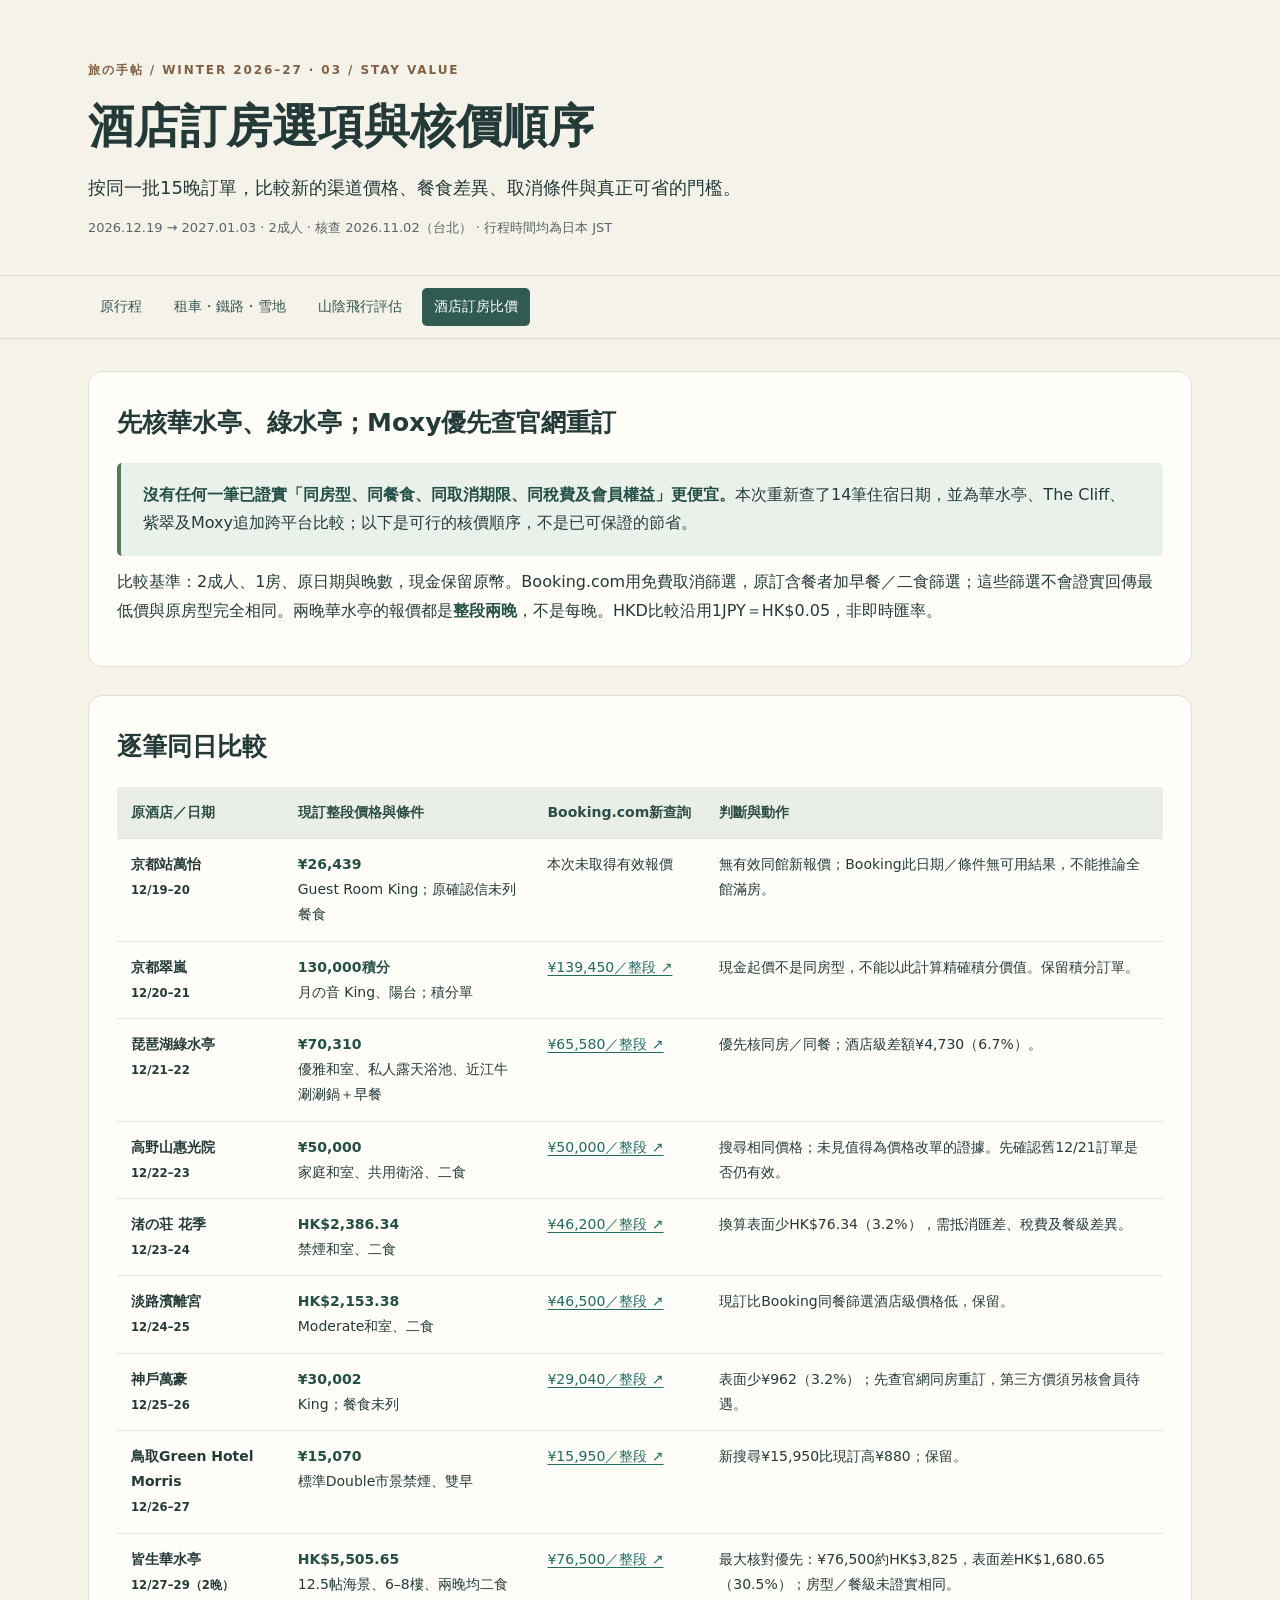
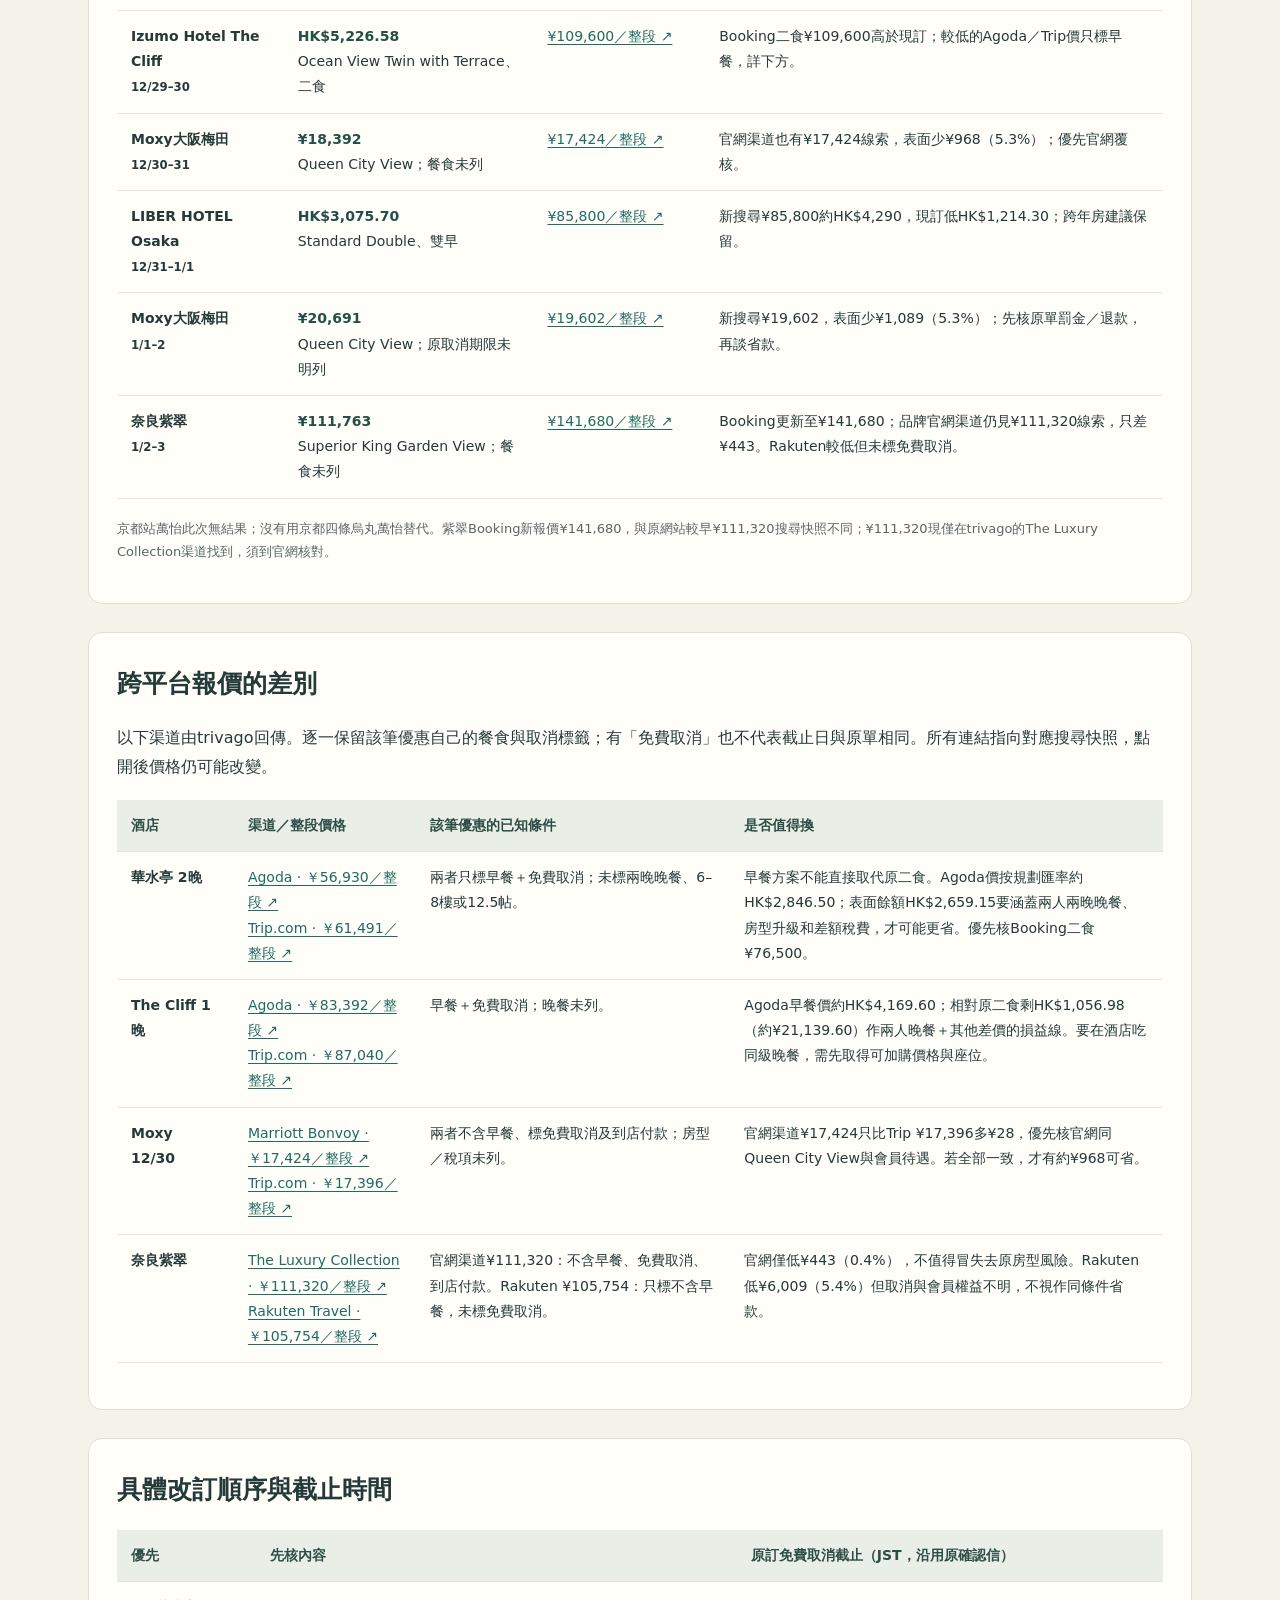
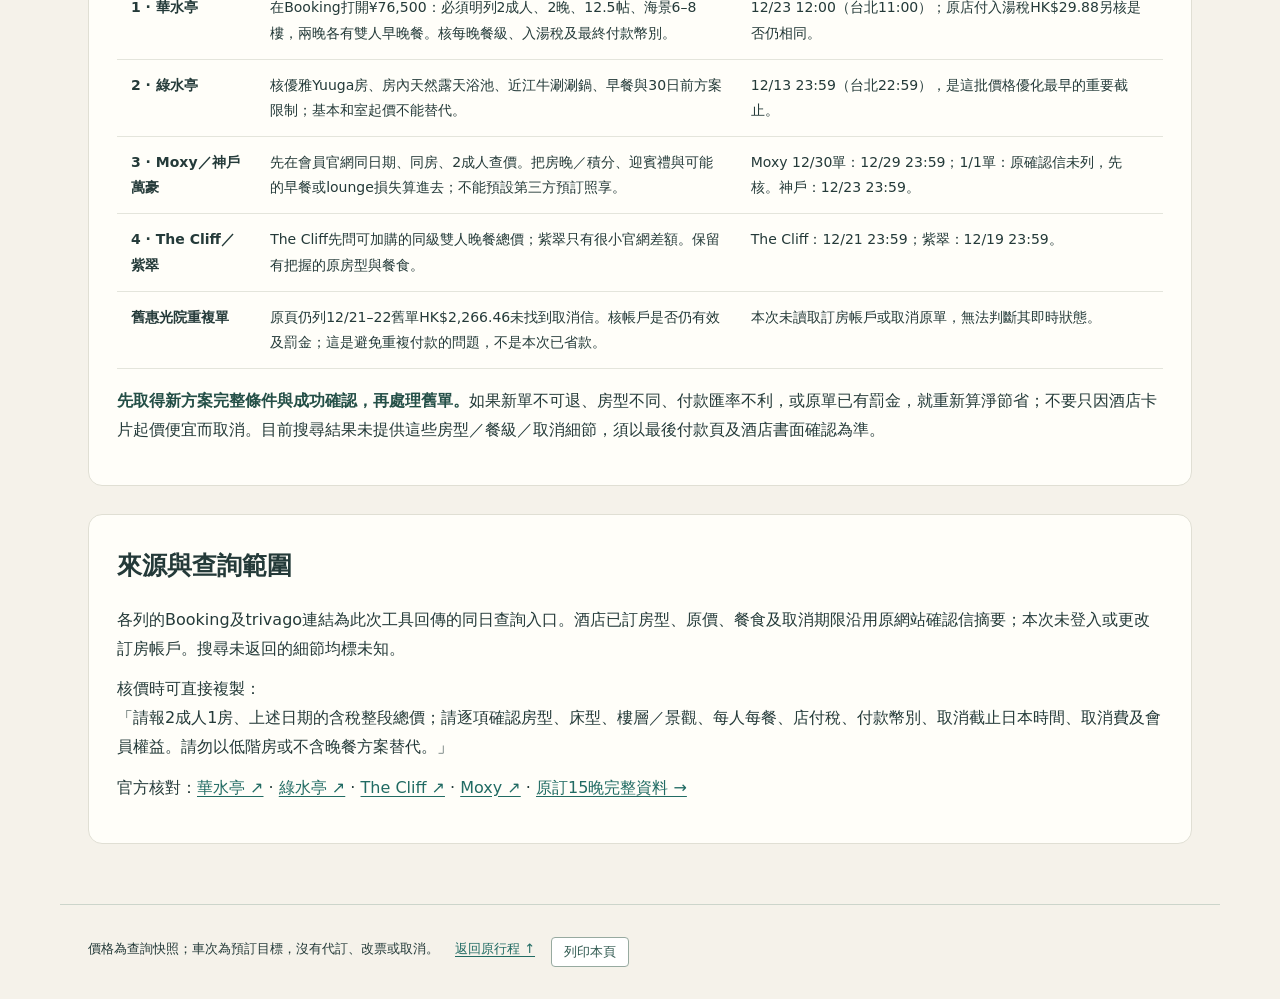
==== osaka-setouchi-winter-2026/hotel-options.html @ 793de6b9 "Add winter transport details, Sanin flight comparison and hotel options" ====
<!doctype html><html lang="zh-Hant"><head><meta charset="utf-8"><meta name="viewport" content="width=device-width,initial-scale=1"><title>酒店訂房選項與核價順序｜關西・山陰冬旅</title><meta name="description" content="按同一批15晚訂單，比較新的渠道價格、餐食差異、取消條件與真正可省的門檻。"><link rel="stylesheet" href="supplements.css"></head><body><a class="skip" href="#content">跳至內容</a><header><div class="eyebrow">旅の手帖 / WINTER 2026–27 · 03 / STAY VALUE</div><h1>酒店訂房選項與核價順序</h1><p class="lead">按同一批15晚訂單，比較新的渠道價格、餐食差異、取消條件與真正可省的門檻。</p><p class="meta">2026.12.19 → 2027.01.03 · 2成人 · 核查 2026.11.02（台北） · 行程時間均為日本 JST</p></header><nav aria-label="行程頁面"><a href="index.html">原行程</a><a href="transport.html">租車・鐵路・雪地</a><a href="sanin-flights.html">山陰飛行評估</a><a href="hotel-options.html" aria-current="page">酒店訂房比價</a></nav><main id="content"><section id="priorities"><h2>先核華水亭、綠水亭；Moxy優先查官網重訂</h2><p class="callout"><strong>沒有任何一筆已證實「同房型、同餐食、同取消期限、同稅費及會員權益」更便宜。</strong>本次重新查了14筆住宿日期，並為華水亭、The Cliff、紫翠及Moxy追加跨平台比較；以下是可行的核價順序，不是已可保證的節省。</p><p class="">比較基準：2成人、1房、原日期與晚數，現金保留原幣。Booking.com用免費取消篩選，原訂含餐者加早餐／二食篩選；這些篩選不會證實回傳最低價與原房型完全相同。兩晚華水亭的報價都是<strong>整段兩晚</strong>，不是每晚。HKD比較沿用1JPY＝HK$0.05，非即時匯率。</p></section><section id="all-stays"><h2>逐筆同日比較</h2><div class="table-scroll"><table><thead><tr><th scope="col">原酒店／日期</th><th scope="col">現訂整段價格與條件</th><th scope="col">Booking.com新查詢</th><th scope="col">判斷與動作</th></tr></thead><tbody><tr><td>京都站萬怡<br><small>12/19–20</small></td><td><strong>¥26,439</strong><br>Guest Room King；原確認信未列餐食</td><td>本次未取得有效報價</td><td>無有效同館新報價；Booking此日期／條件無可用結果，不能推論全館滿房。</td></tr><tr><td>京都翠嵐<br><small>12/20–21</small></td><td><strong>130,000積分</strong><br>月の音 King、陽台；積分單</td><td><a href="https://www.booking.com/hotel/jp/suiran-luxury-collection-kyoto.html?aid=2438770&amp;checkin=2026-12-20&amp;checkout=2026-12-21&amp;no_rooms=1&amp;group_adults=2&amp;selected_currency=JPY" target="_blank" rel="noopener noreferrer">¥139,450／整段 ↗</a></td><td>現金起價不是同房型，不能以此計算精確積分價值。保留積分訂單。</td></tr><tr><td>琵琶湖綠水亭<br><small>12/21–22</small></td><td><strong>¥70,310</strong><br>優雅和室、私人露天浴池、近江牛涮涮鍋＋早餐</td><td><a href="https://www.booking.com/hotel/jp/biwako-ryokusitei.html?aid=2438770&amp;checkin=2026-12-21&amp;checkout=2026-12-22&amp;no_rooms=1&amp;group_adults=2&amp;selected_currency=JPY" target="_blank" rel="noopener noreferrer">¥65,580／整段 ↗</a></td><td>優先核同房／同餐；酒店級差額¥4,730（6.7%）。</td></tr><tr><td>高野山惠光院<br><small>12/22–23</small></td><td><strong>¥50,000</strong><br>家庭和室、共用衛浴、二食</td><td><a href="https://www.booking.com/hotel/jp/shukubo-ekoin.html?aid=2438770&amp;checkin=2026-12-22&amp;checkout=2026-12-23&amp;no_rooms=1&amp;group_adults=2&amp;selected_currency=JPY" target="_blank" rel="noopener noreferrer">¥50,000／整段 ↗</a></td><td>搜尋相同價格；未見值得為價格改單的證據。先確認舊12/21訂單是否仍有效。</td></tr><tr><td>渚の荘 花季<br><small>12/23–24</small></td><td><strong>HK$2,386.34</strong><br>禁煙和室、二食</td><td><a href="https://www.booking.com/hotel/jp/nagisa-no-so-hanagoyomi.html?aid=2438770&amp;checkin=2026-12-23&amp;checkout=2026-12-24&amp;no_rooms=1&amp;group_adults=2&amp;selected_currency=JPY" target="_blank" rel="noopener noreferrer">¥46,200／整段 ↗</a></td><td>換算表面少HK$76.34（3.2%），需抵消匯差、稅費及餐級差異。</td></tr><tr><td>淡路濱離宮<br><small>12/24–25</small></td><td><strong>HK$2,153.38</strong><br>Moderate和室、二食</td><td><a href="https://www.booking.com/hotel/jp/awaji-hamarikyu.html?aid=2438770&amp;checkin=2026-12-24&amp;checkout=2026-12-25&amp;no_rooms=1&amp;group_adults=2&amp;selected_currency=JPY" target="_blank" rel="noopener noreferrer">¥46,500／整段 ↗</a></td><td>現訂比Booking同餐篩選酒店級價格低，保留。</td></tr><tr><td>神戶萬豪<br><small>12/25–26</small></td><td><strong>¥30,002</strong><br>King；餐食未列</td><td><a href="https://www.booking.com/hotel/jp/crown-palace-kobe.html?aid=2438770&amp;checkin=2026-12-25&amp;checkout=2026-12-26&amp;no_rooms=1&amp;group_adults=2&amp;selected_currency=JPY" target="_blank" rel="noopener noreferrer">¥29,040／整段 ↗</a></td><td>表面少¥962（3.2%）；先查官網同房重訂，第三方價須另核會員待遇。</td></tr><tr><td>鳥取Green Hotel Morris<br><small>12/26–27</small></td><td><strong>¥15,070</strong><br>標準Double市景禁煙、雙早</td><td><a href="https://www.booking.com/hotel/jp/niao-qu-gurinhoterumorisu.html?aid=2438770&amp;checkin=2026-12-26&amp;checkout=2026-12-27&amp;no_rooms=1&amp;group_adults=2&amp;selected_currency=JPY" target="_blank" rel="noopener noreferrer">¥15,950／整段 ↗</a></td><td>新搜尋¥15,950比現訂高¥880；保留。</td></tr><tr><td>皆生華水亭<br><small>12/27–29（2晚）</small></td><td><strong>HK$5,505.65</strong><br>12.5帖海景、6–8樓、兩晚均二食</td><td><a href="https://www.booking.com/hotel/jp/kasuitei.html?aid=2438770&amp;checkin=2026-12-27&amp;checkout=2026-12-29&amp;no_rooms=1&amp;group_adults=2&amp;selected_currency=JPY" target="_blank" rel="noopener noreferrer">¥76,500／整段 ↗</a></td><td>最大核對優先：¥76,500約HK$3,825，表面差HK$1,680.65（30.5%）；房型／餐級未證實相同。</td></tr><tr><td>Izumo Hotel The Cliff<br><small>12/29–30</small></td><td><strong>HK$5,226.58</strong><br>Ocean View Twin with Terrace、二食</td><td><a href="https://www.booking.com/hotel/jp/the-cliff.html?aid=2438770&amp;checkin=2026-12-29&amp;checkout=2026-12-30&amp;no_rooms=1&amp;group_adults=2&amp;selected_currency=JPY" target="_blank" rel="noopener noreferrer">¥109,600／整段 ↗</a></td><td>Booking二食¥109,600高於現訂；較低的Agoda／Trip價只標早餐，詳下方。</td></tr><tr><td>Moxy大阪梅田<br><small>12/30–31</small></td><td><strong>¥18,392</strong><br>Queen City View；餐食未列</td><td><a href="https://www.booking.com/hotel/jp/moxy-osaka-shin-umeda.html?aid=2438770&amp;checkin=2026-12-30&amp;checkout=2026-12-31&amp;no_rooms=1&amp;group_adults=2&amp;selected_currency=JPY" target="_blank" rel="noopener noreferrer">¥17,424／整段 ↗</a></td><td>官網渠道也有¥17,424線索，表面少¥968（5.3%）；優先官網覆核。</td></tr><tr><td>LIBER HOTEL Osaka<br><small>12/31–1/1</small></td><td><strong>HK$3,075.70</strong><br>Standard Double、雙早</td><td><a href="https://www.booking.com/hotel/jp/riberuhoteru-atuto-yunibasarusutazioziyapantm.html?aid=2438770&amp;checkin=2026-12-31&amp;checkout=2027-01-01&amp;no_rooms=1&amp;group_adults=2&amp;selected_currency=JPY" target="_blank" rel="noopener noreferrer">¥85,800／整段 ↗</a></td><td>新搜尋¥85,800約HK$4,290，現訂低HK$1,214.30；跨年房建議保留。</td></tr><tr><td>Moxy大阪梅田<br><small>1/1–2</small></td><td><strong>¥20,691</strong><br>Queen City View；原取消期限未明列</td><td><a href="https://www.booking.com/hotel/jp/moxy-osaka-shin-umeda.html?aid=2438770&amp;checkin=2027-01-01&amp;checkout=2027-01-02&amp;no_rooms=1&amp;group_adults=2&amp;selected_currency=JPY" target="_blank" rel="noopener noreferrer">¥19,602／整段 ↗</a></td><td>新搜尋¥19,602，表面少¥1,089（5.3%）；先核原單罰金／退款，再談省款。</td></tr><tr><td>奈良紫翠<br><small>1/2–3</small></td><td><strong>¥111,763</strong><br>Superior King Garden View；餐食未列</td><td><a href="https://www.booking.com/hotel/jp/shisui-a-luxury-collection.html?aid=2438770&amp;checkin=2027-01-02&amp;checkout=2027-01-03&amp;no_rooms=1&amp;group_adults=2&amp;selected_currency=JPY" target="_blank" rel="noopener noreferrer">¥141,680／整段 ↗</a></td><td>Booking更新至¥141,680；品牌官網渠道仍見¥111,320線索，只差¥443。Rakuten較低但未標免費取消。</td></tr></tbody></table></div><p class="small">京都站萬怡此次無結果；沒有用京都四條烏丸萬怡替代。紫翠Booking新報價¥141,680，與原網站較早¥111,320搜尋快照不同；¥111,320現僅在trivago的The Luxury Collection渠道找到，須到官網核對。</p></section><section id="channels"><h2>跨平台報價的差別</h2><p class="">以下渠道由trivago回傳。逐一保留該筆優惠自己的餐食與取消標籤；有「免費取消」也不代表截止日與原單相同。所有連結指向對應搜尋快照，點開後價格仍可能改變。</p><div class="table-scroll"><table><thead><tr><th scope="col">酒店</th><th scope="col">渠道／整段價格</th><th scope="col">該筆優惠的已知條件</th><th scope="col">是否值得換</th></tr></thead><tbody><tr><td>華水亭 2晚</td><td><a href="https://www.trivago.com.tw/zh-Hant-TW/lm/日式旅館-kasuitei-米子?cip=234716015&amp;currencyCode=JPY&amp;search=100-3179689%3B411-2%3B412-1%3B500-3473920%3Bdr-20261227-20261229%3Bdrs-40%3Brc-1-2&amp;cds=hGZTPvmzklwwC1t5ofczbw0ZbShiSCbUYHI2vSoFJHLZRaSmedNhb4Uby43racQVgA4i%2BWLMciwhTMHuNor5%2F1UELGRpHBwQOOTn1dlMfShEywfbLy5F2ROC6ar9VEAmfBZGf%2Fq1SJHplnZN1Sy87qz%2FxCXbc3jLyhIbQ6R35rPuo0qLKudOX4VyZP4GLMPWpg%3D%3D&amp;cdsOrigin=DEAL_ON_DEALFINDER" target="_blank" rel="noopener noreferrer">Agoda · ￥56,930／整段 ↗</a><br><a href="https://www.trivago.com.tw/zh-Hant-TW/lm/日式旅館-kasuitei-米子?cip=234716015&amp;currencyCode=JPY&amp;search=100-3179689%3B411-2%3B412-1%3B500-3473920%3Bdr-20261227-20261229%3Bdrs-40%3Brc-1-2&amp;cds=g5%2FPa9YcWbupNyXxVs4Y4QH4g7B%2FPI0CqTTSjECZvjDzHXfvMOCdzD5CmhShJ0uGip5NLNOuq%2FUFm3NBANC0f9MF05H2X3eP6S1J1YMyhiub47Aum9CBP17rk01HN2%2FuM%2F3%2FJveuLc8lH3fbCEKh38PpN1su1gJMB6sm4JvDHVgMa8rk%2Bqqs5CS0RrxjvEWL0JLN&amp;cdsOrigin=DEAL_ON_DEALFINDER" target="_blank" rel="noopener noreferrer">Trip.com · ￥61,491／整段 ↗</a></td><td>兩者只標早餐＋免費取消；未標兩晚晚餐、6–8樓或12.5帖。</td><td>早餐方案不能直接取代原二食。Agoda價按規劃匯率約HK$2,846.50；表面餘額HK$2,659.15要涵蓋兩人兩晚晚餐、房型升級和差額稅費，才可能更省。優先核Booking二食¥76,500。</td></tr><tr><td>The Cliff 1晚</td><td><a href="https://www.trivago.com.tw/zh-Hant-TW/lm/飯店-izumo-hotel-the-cliff-出雲?cip=234716015&amp;currencyCode=JPY&amp;search=100-33300160%3Bdr-20261229-20261230%3Bdrs-40%3Brc-1-2&amp;cds=Lh7dEjfNcmjbn9Pr8uluegsB%2B8eTpmOqXBTDuntGA%2B%2Fasp0QjlRX3sUV%2Fi6O2PTJk%2BKdCF4Efwmi6xTuMnKxZwYRjEvi5CELeLhty1geop6lEnjuc%2F%2BrccahTumpt3zKuyyduyGPJfuw6I78KUdWaIhgQ257VveeQ%2FeUg7SlKQ16jB3kvRqv51nEFUcb0CYh3FA%3D&amp;cdsOrigin=DEAL_ON_DEALFINDER" target="_blank" rel="noopener noreferrer">Agoda · ￥83,392／整段 ↗</a><br><a href="https://www.trivago.com.tw/zh-Hant-TW/lm/飯店-izumo-hotel-the-cliff-出雲?cip=234716015&amp;currencyCode=JPY&amp;search=100-33300160%3Bdr-20261229-20261230%3Bdrs-40%3Brc-1-2&amp;cds=%2FoaNmWi4cVW%2F%2F3S1fZIjgnfuNmFUDtmtKU%2BhvD0E8IBEr8KejnYpqQpsRykr3KPP1X0nbQ%2FJn3i%2FgXjlV0HKcAs2WgaWbtsKl%2F%2BITv4cLGVSX2wvBbv0o2ylHcl2yiFuJ6eeCIxeYAV3UHKTxzhbZvUSHiYqQscWX0MCKT46eT%2FmR7eCZgzn1uRobBzT5NXMYyo%3D&amp;cdsOrigin=DEAL_ON_DEALFINDER" target="_blank" rel="noopener noreferrer">Trip.com · ￥87,040／整段 ↗</a></td><td>早餐＋免費取消；晚餐未列。</td><td>Agoda早餐價約HK$4,169.60；相對原二食剩HK$1,056.98（約¥21,139.60）作兩人晚餐＋其他差價的損益線。要在酒店吃同級晚餐，需先取得可加購價格與座位。</td></tr><tr><td>Moxy 12/30</td><td><a href="https://www.trivago.com.tw/zh-Hant-TW/lm/飯店-moxy-osaka-umeda-大阪?cip=234716015&amp;currencyCode=JPY&amp;search=100-22894378%3Bdr-20261230-20261231%3Bdrs-40%3Brc-1-2&amp;cds=V%2FeclHyus%2F6L8W1GzzpLJIY3Z8RRAhSP3k8rGvI96R%2FNoapAjFLWHzXcNEPCzaE%2FyLj4mmdB03KNX6eXEDZLirzKbFOL%2FrJee2NNWmrwIxKYS6FnnOvet3LnZsk7FDN7ZjaUUMESdWeXiz3z6vUcOqhpAQoCS6EuOV7z%2Ffn2rfp6UZSxZRZVGJMmDup2xEJvjEM%3D&amp;cdsOrigin=DEAL_ON_DEALFINDER" target="_blank" rel="noopener noreferrer">Marriott Bonvoy · ￥17,424／整段 ↗</a><br><a href="https://www.trivago.com.tw/zh-Hant-TW/lm/飯店-moxy-osaka-umeda-大阪?cip=234716015&amp;currencyCode=JPY&amp;search=100-22894378%3Bdr-20261230-20261231%3Bdrs-40%3Brc-1-2&amp;cds=84SbwEsbZHKfIYjg62CwYhiJ%2BieLQ3LAZ%2B6pxfNlGsYV2Sy6ipQwLy2TY9dOsjIMdD79rAz5IhEY%2BFZuOaj6HWLzFN5%2BBS78sXR5o%2FkqDKpHC1kwFrMWOKiFrGGf5K%2BHpBUVc2KEvaDpk2xE%2F%2BhclPZ1kSc45PnUGul0sQ8sLI7xVfMFO92nrGDQ5P0YLX6y7EA%3D&amp;cdsOrigin=DEAL_ON_DEALFINDER" target="_blank" rel="noopener noreferrer">Trip.com · ￥17,396／整段 ↗</a></td><td>兩者不含早餐、標免費取消及到店付款；房型／稅項未列。</td><td>官網渠道¥17,424只比Trip ¥17,396多¥28，優先核官網同Queen City View與會員待遇。若全部一致，才有約¥968可省。</td></tr><tr><td>奈良紫翠</td><td><a href="https://www.trivago.com.tw/zh-Hant-TW/lm/飯店-shisui-a-luxury-collection-hotel-nara-奈良?cip=234716015&amp;currencyCode=JPY&amp;search=100-33695638%3Bdr-20270102-20270103%3Bdrs-40%3Brc-1-2&amp;cds=%2BHTtpuk%2FMcN3f6ZExY04KGTY0pgdGlRAtXyVfR4mSwEdD%2FxheRK%2BZQ1gcdAEV%2BBgdgW8FTBbmCsna9Ftf9xOIVDbwrdNp0Q6yp1ieQp0uGmfmSY5FV4KMBcAoKAoE6TzZmZbQTmg6%2BsQJ63UHiYCSCJyp4hV%2FuxWWkSAgm87NwWnZUc4EKmkCYlq%2B3r%2Bak6%2BLT6M&amp;cdsOrigin=DEAL_ON_DEALFINDER" target="_blank" rel="noopener noreferrer">The Luxury Collection · ￥111,320／整段 ↗</a><br><a href="https://www.trivago.com.tw/zh-Hant-TW/lm/飯店-shisui-a-luxury-collection-hotel-nara-奈良?cip=234716015&amp;currencyCode=JPY&amp;search=100-33695638%3Bdr-20270102-20270103%3Bdrs-40%3Brc-1-2&amp;cds=hPj0RGfMI7tv3RyvNSStfzNQBBANnvE2N1dGFS9FlyJIyR80AQZRle9ifeBwm4FwdDSN2qeTo9iQizjOHV5NyFhcHXJEIBsZSbJDHXn7fc33%2BNGptg%2FHCZ6Xqzk%2FwyxDNb84MS6SiHrF356rsVNbe0YEeDkJd160x8rrzX7KYdMjOmVFmjCLwGTI&amp;cdsOrigin=DEAL_ON_DEALFINDER" target="_blank" rel="noopener noreferrer">Rakuten Travel · ￥105,754／整段 ↗</a></td><td>官網渠道¥111,320：不含早餐、免費取消、到店付款。Rakuten ¥105,754：只標不含早餐，未標免費取消。</td><td>官網僅低¥443（0.4%），不值得冒失去原房型風險。Rakuten低¥6,009（5.4%）但取消與會員權益不明，不視作同條件省款。</td></tr></tbody></table></div></section><section id="book"><h2>具體改訂順序與截止時間</h2><div class="table-scroll"><table><thead><tr><th scope="col">優先</th><th scope="col">先核內容</th><th scope="col">原訂免費取消截止（JST，沿用原確認信）</th></tr></thead><tbody><tr><td>1 · 華水亭</td><td>在Booking打開¥76,500：必須明列2成人、2晚、12.5帖、海景6–8樓，兩晚各有雙人早晚餐。核每晚餐級、入湯稅及最終付款幣別。</td><td>12/23 12:00（台北11:00）；原店付入湯稅HK$29.88另核是否仍相同。</td></tr><tr><td>2 · 綠水亭</td><td>核優雅Yuuga房、房內天然露天浴池、近江牛涮涮鍋、早餐與30日前方案限制；基本和室起價不能替代。</td><td>12/13 23:59（台北22:59），是這批價格優化最早的重要截止。</td></tr><tr><td>3 · Moxy／神戶萬豪</td><td>先在會員官網同日期、同房、2成人查價。把房晚／積分、迎賓禮與可能的早餐或lounge損失算進去；不能預設第三方預訂照享。</td><td>Moxy 12/30單：12/29 23:59；1/1單：原確認信未列，先核。神戶：12/23 23:59。</td></tr><tr><td>4 · The Cliff／紫翠</td><td>The Cliff先問可加購的同級雙人晚餐總價；紫翠只有很小官網差額。保留有把握的原房型與餐食。</td><td>The Cliff：12/21 23:59；紫翠：12/19 23:59。</td></tr><tr><td>舊惠光院重複單</td><td>原頁仍列12/21–22舊單HK$2,266.46未找到取消信。核帳戶是否仍有效及罰金；這是避免重複付款的問題，不是本次已省款。</td><td>本次未讀取訂房帳戶或取消原單，無法判斷其即時狀態。</td></tr></tbody></table></div><p class=""><strong>先取得新方案完整條件與成功確認，再處理舊單。</strong>如果新單不可退、房型不同、付款匯率不利，或原單已有罰金，就重新算淨節省；不要只因酒店卡片起價便宜而取消。目前搜尋結果未提供這些房型／餐級／取消細節，須以最後付款頁及酒店書面確認為準。</p></section><section id="sources"><h2>來源與查詢範圍</h2><p class="">各列的Booking及trivago連結為此次工具回傳的同日查詢入口。酒店已訂房型、原價、餐食及取消期限沿用原網站確認信摘要；本次未登入或更改訂房帳戶。搜尋未返回的細節均標未知。</p><p class="">核價時可直接複製：<br>「請報2成人1房、上述日期的含稅整段總價；請逐項確認房型、床型、樓層／景觀、每人每餐、店付稅、付款幣別、取消截止日本時間、取消費及會員權益。請勿以低階房或不含晚餐方案替代。」</p><p class="">官方核對：<a href="https://www.kasuitei.jp/" target="_blank" rel="noopener noreferrer">華水亭 ↗</a> · <a href="https://www.ryokusuitei.com/" target="_blank" rel="noopener noreferrer">綠水亭 ↗</a> · <a href="https://hotel-the-cliff.jp/" target="_blank" rel="noopener noreferrer">The Cliff ↗</a> · <a href="https://www.marriott.com/en-us/hotels/osaoo-moxy-osaka-umeda/overview/" target="_blank" rel="noopener noreferrer">Moxy ↗</a> · <a href="index.html#overview">原訂15晚完整資料 →</a></p></section></main><footer>價格為查詢快照；車次為預訂目標，沒有代訂、改票或取消。<a href="index.html">返回原行程 ↑</a><button onclick="window.print()">列印本頁</button></footer></body></html>
---- osaka-setouchi-winter-2026/supplements.css ----
*{box-sizing:border-box}html{scroll-behavior:smooth;scroll-padding-top:90px}body{margin:0;color:#243a39;background:#f5f2ea;font:16px/1.8 system-ui,-apple-system,"Noto Sans TC",sans-serif}header,main,footer{max-width:1160px;margin:auto;padding:32px 28px}header{padding-top:60px;padding-bottom:24px}.eyebrow{font-size:12px;letter-spacing:.16em;color:#806143;font-weight:750}h1{font-family:Georgia,"Noto Serif TC",serif;font-size:clamp(28px,4vw,46px);line-height:1.35;margin:14px 0}h2{font-size:25px;margin:0 0 18px}h3{font-size:19px;margin:26px 0 10px}.lead{max-width:850px;font-size:18px}.meta,.small{font-size:13px;color:#596764}nav{display:flex;gap:8px;flex-wrap:wrap;position:sticky;top:0;z-index:5;background:#f5f2eaf5;border-block:1px solid #d9dfd5;padding:12px max(20px,calc((100vw - 1104px)/2));backdrop-filter:blur(8px)}nav a{color:#375750;text-decoration:none;padding:6px 12px;border-radius:5px;font-size:14px;white-space:nowrap}nav a[aria-current]{background:#315a51;color:white}a{color:#216b63;text-underline-offset:3px;overflow-wrap:anywhere}a:hover{color:#9a592d}a:focus-visible,button:focus-visible{outline:3px solid #b76536;outline-offset:3px}section{background:#fffef9;border:1px solid #e0dfd4;border-radius:14px;padding:28px;margin-bottom:28px;scroll-margin-top:110px}p{margin:12px 0}.callout{padding:18px 22px;background:#eaf1eb;border-left:4px solid #557b5f;border-radius:5px}.caution{padding:16px 20px;background:#fff2df;border-left:4px solid #bc7c30}.table-scroll{overflow:auto;margin:18px 0;max-width:100%}table{border-collapse:collapse;width:100%;font-size:14px;min-width:720px}th{text-align:left;background:#e9eee7;color:#2d4e46;font-weight:700;white-space:nowrap}td,th{padding:13px 14px;vertical-align:top;border-bottom:1px solid #e4e5dc}td:first-child{min-width:115px;font-weight:600}td p{margin:6px 0}strong{color:#244f47}.chips{display:flex;gap:10px;flex-wrap:wrap}.chips a{padding:7px 12px;border:1px solid #bac9be;border-radius:25px;text-decoration:none;font-size:14px}.stat-grid{display:grid;grid-template-columns:repeat(3,1fr);gap:12px}.stat{padding:20px;background:#eaf0e8;border-radius:8px}.stat b{display:block;font-size:23px}.stat span{font-size:13px}.risk-high{color:#923d30;font-weight:700}.risk-mid{color:#8d641d;font-weight:700}.risk-low{color:#426751;font-weight:700}details{margin:16px 0;padding:14px;background:#f4f5ee;border-radius:8px}summary{cursor:pointer;font-weight:700}footer{font-size:13px;border-top:1px solid #ccd5cb;display:flex;gap:16px;flex-wrap:wrap}button{border:1px solid #97aaa0;background:white;color:#315a51;border-radius:4px;padding:5px 12px;cursor:pointer}.skip{position:absolute;left:10px;top:-100px;background:white;padding:10px}.skip:focus{top:10px;z-index:20}.sources li{margin-bottom:8px}label{display:inline-block;margin:8px 16px 8px 0}input{width:110px;padding:5px;border:1px solid #97aaa0;border-radius:4px;font:inherit}.result{font-size:20px;font-weight:700}.nowrap{white-space:nowrap}@media(max-width:650px){header,main,footer{padding:24px 16px}header{padding-top:36px}nav{padding:8px 10px;gap:0}nav a{padding:7px 8px;font-size:12px}section{padding:20px 16px}.stat-grid{grid-template-columns:1fr}h2{font-size:22px}table{min-width:670px}.lead{font-size:16px}}@media print{nav,.skip,button{display:none}body{background:white;font-size:11px}header,main,footer{padding:12px 0}section{break-inside:auto;border-radius:0;padding:14px}table{min-width:0;font-size:10px}.table-scroll{overflow:visible}tr{break-inside:avoid}a{color:inherit}h1{font-size:26px}h2{font-size:18px}}
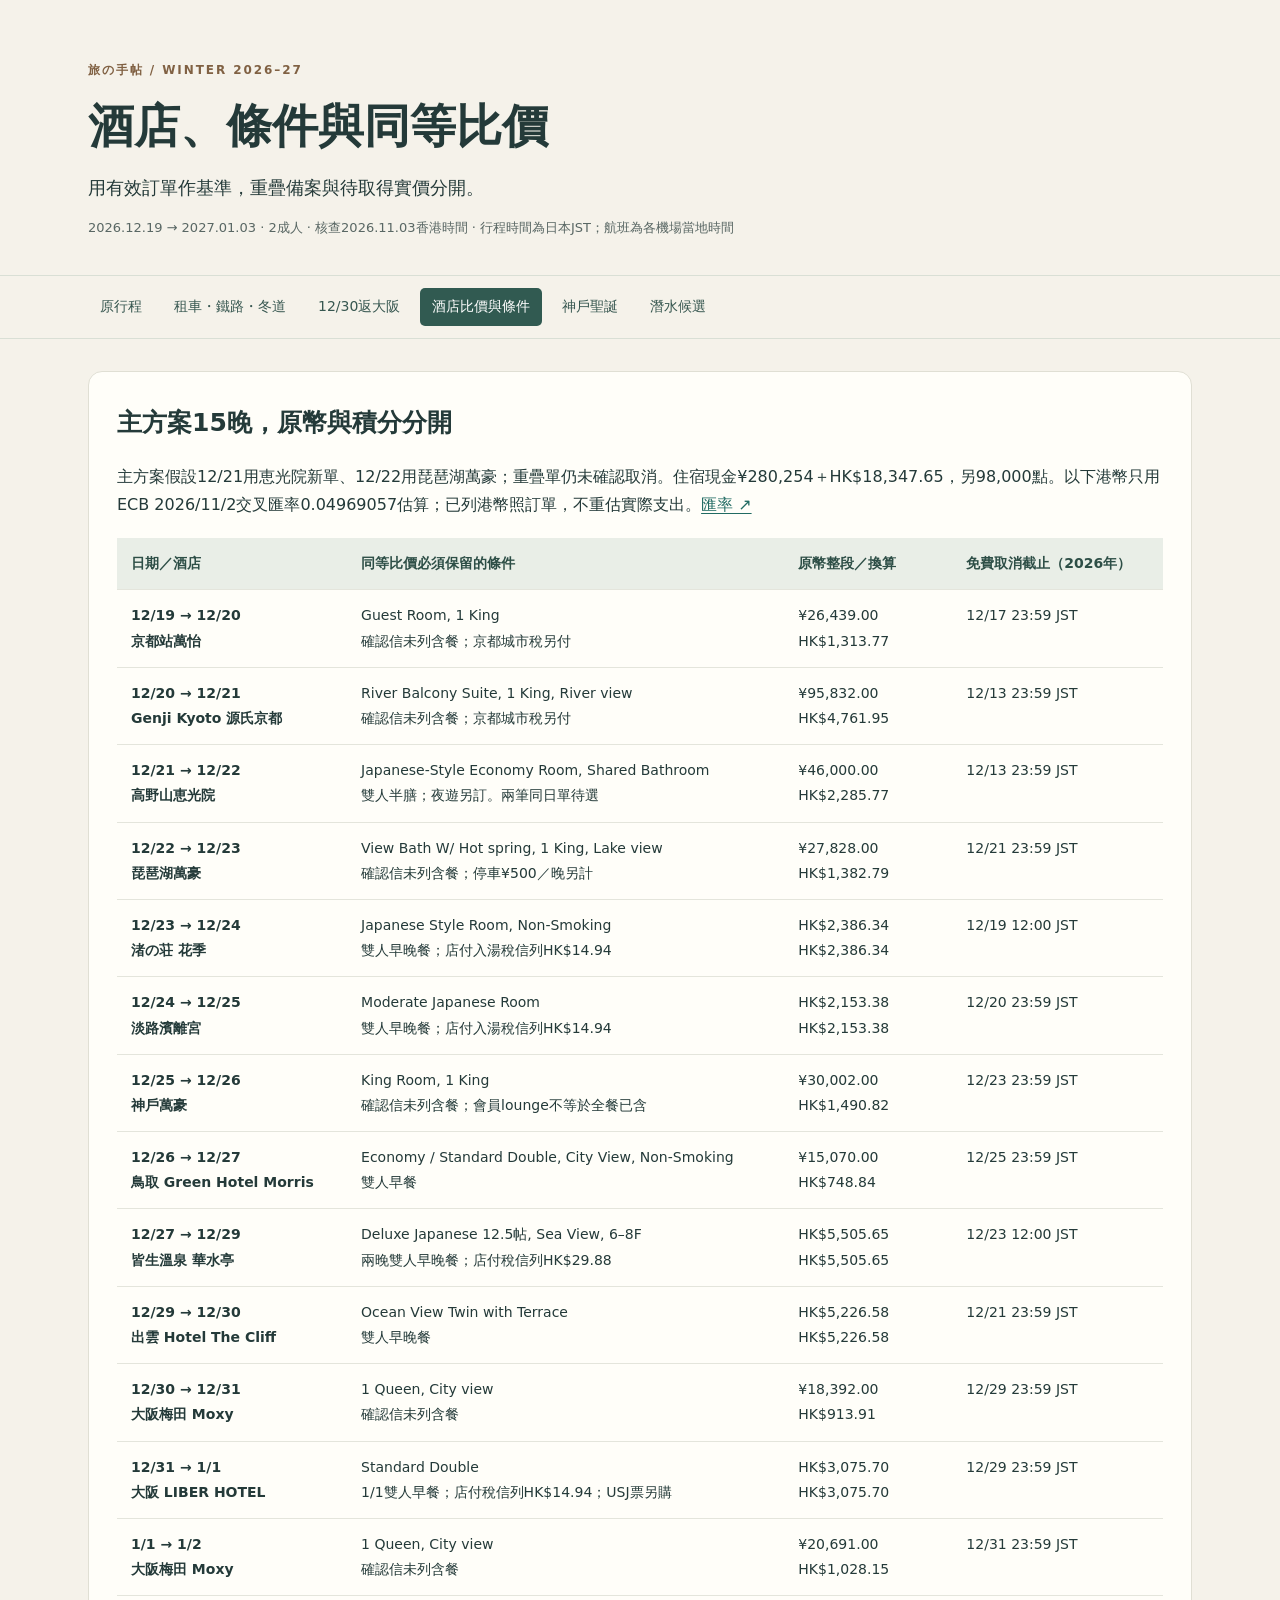
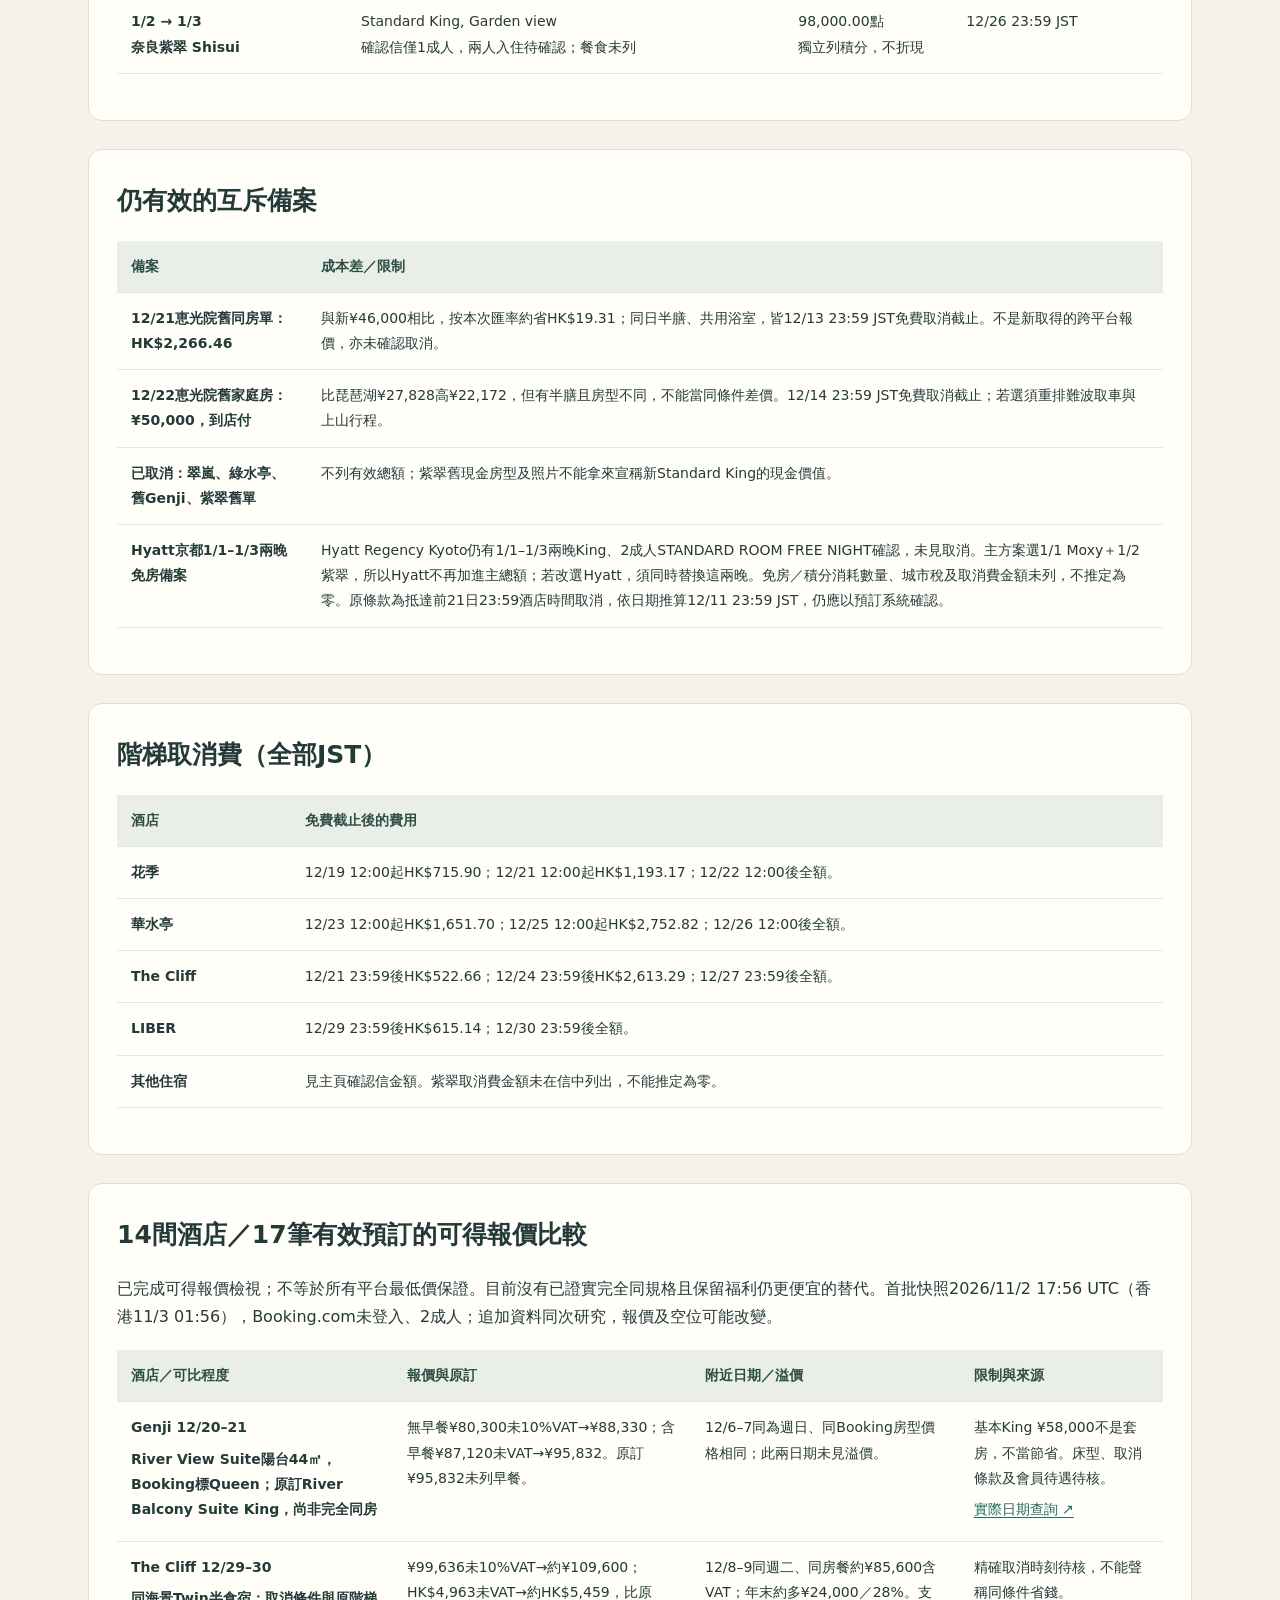
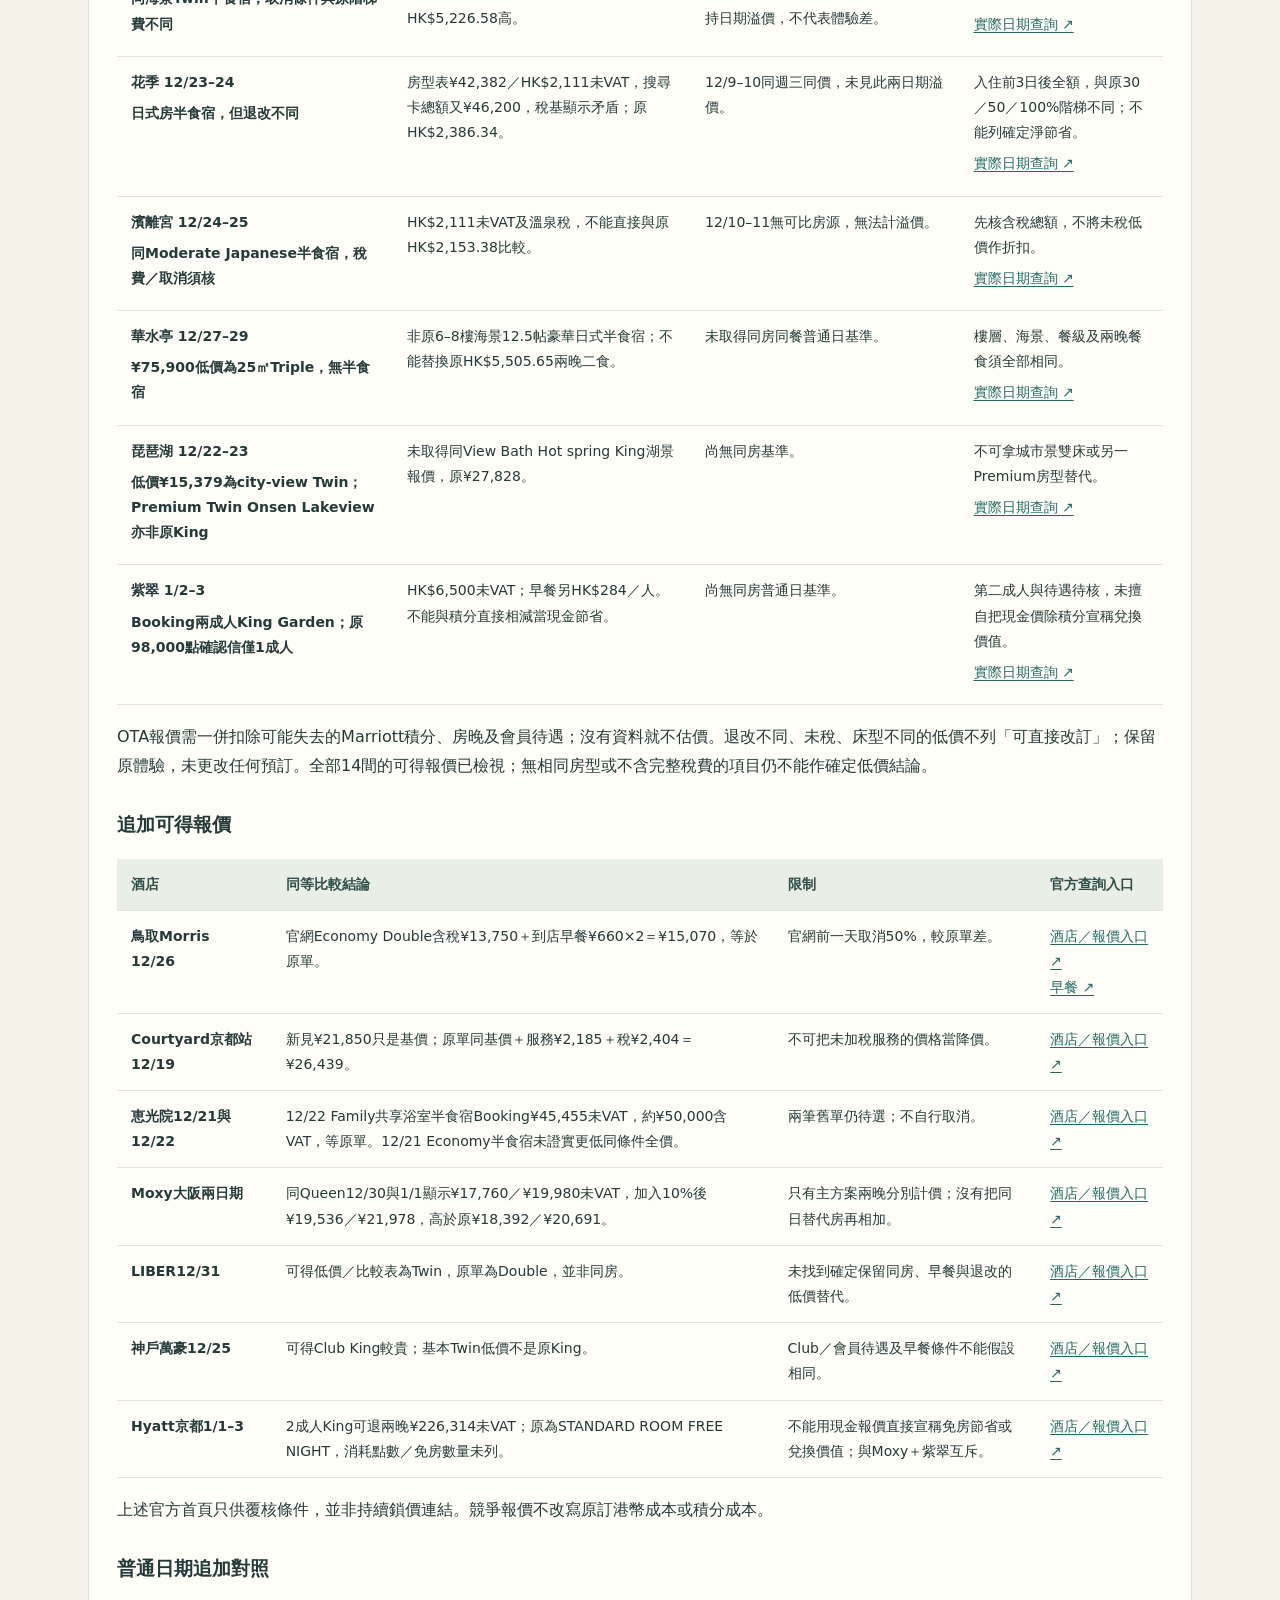
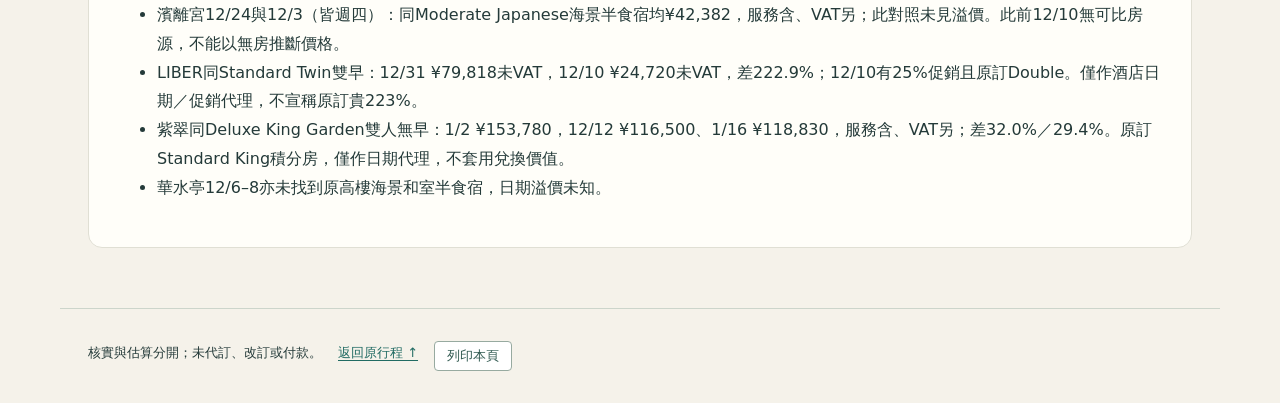
==== commit 18ef6bde: "Update winter Japan itinerary, budget, and holiday options" ====
--- a/osaka-setouchi-winter-2026/hotel-options.html
+++ b/osaka-setouchi-winter-2026/hotel-options.html
@@ -1 +1,3 @@
-<!doctype html><html lang="zh-Hant"><head><meta charset="utf-8"><meta name="viewport" content="width=device-width,initial-scale=1"><title>酒店訂房選項與核價順序｜關西・山陰冬旅</title><meta name="description" content="按同一批15晚訂單，比較新的渠道價格、餐食差異、取消條件與真正可省的門檻。"><link rel="stylesheet" href="supplements.css"></head><body><a class="skip" href="#content">跳至內容</a><header><div class="eyebrow">旅の手帖 / WINTER 2026–27 · 03 / STAY VALUE</div><h1>酒店訂房選項與核價順序</h1><p class="lead">按同一批15晚訂單，比較新的渠道價格、餐食差異、取消條件與真正可省的門檻。</p><p class="meta">2026.12.19 → 2027.01.03 · 2成人 · 核查 2026.11.02（台北） · 行程時間均為日本 JST</p></header><nav aria-label="行程頁面"><a href="index.html">原行程</a><a href="transport.html">租車・鐵路・雪地</a><a href="sanin-flights.html">山陰飛行評估</a><a href="hotel-options.html" aria-current="page">酒店訂房比價</a></nav><main id="content"><section id="priorities"><h2>先核華水亭、綠水亭；Moxy優先查官網重訂</h2><p class="callout"><strong>沒有任何一筆已證實「同房型、同餐食、同取消期限、同稅費及會員權益」更便宜。</strong>本次重新查了14筆住宿日期，並為華水亭、The Cliff、紫翠及Moxy追加跨平台比較；以下是可行的核價順序，不是已可保證的節省。</p><p class="">比較基準：2成人、1房、原日期與晚數，現金保留原幣。Booking.com用免費取消篩選，原訂含餐者加早餐／二食篩選；這些篩選不會證實回傳最低價與原房型完全相同。兩晚華水亭的報價都是<strong>整段兩晚</strong>，不是每晚。HKD比較沿用1JPY＝HK$0.05，非即時匯率。</p></section><section id="all-stays"><h2>逐筆同日比較</h2><div class="table-scroll"><table><thead><tr><th scope="col">原酒店／日期</th><th scope="col">現訂整段價格與條件</th><th scope="col">Booking.com新查詢</th><th scope="col">判斷與動作</th></tr></thead><tbody><tr><td>京都站萬怡<br><small>12/19–20</small></td><td><strong>¥26,439</strong><br>Guest Room King；原確認信未列餐食</td><td>本次未取得有效報價</td><td>無有效同館新報價；Booking此日期／條件無可用結果，不能推論全館滿房。</td></tr><tr><td>京都翠嵐<br><small>12/20–21</small></td><td><strong>130,000積分</strong><br>月の音 King、陽台；積分單</td><td><a href="https://www.booking.com/hotel/jp/suiran-luxury-collection-kyoto.html?aid=2438770&amp;checkin=2026-12-20&amp;checkout=2026-12-21&amp;no_rooms=1&amp;group_adults=2&amp;selected_currency=JPY" target="_blank" rel="noopener noreferrer">¥139,450／整段 ↗</a></td><td>現金起價不是同房型，不能以此計算精確積分價值。保留積分訂單。</td></tr><tr><td>琵琶湖綠水亭<br><small>12/21–22</small></td><td><strong>¥70,310</strong><br>優雅和室、私人露天浴池、近江牛涮涮鍋＋早餐</td><td><a href="https://www.booking.com/hotel/jp/biwako-ryokusitei.html?aid=2438770&amp;checkin=2026-12-21&amp;checkout=2026-12-22&amp;no_rooms=1&amp;group_adults=2&amp;selected_currency=JPY" target="_blank" rel="noopener noreferrer">¥65,580／整段 ↗</a></td><td>優先核同房／同餐；酒店級差額¥4,730（6.7%）。</td></tr><tr><td>高野山惠光院<br><small>12/22–23</small></td><td><strong>¥50,000</strong><br>家庭和室、共用衛浴、二食</td><td><a href="https://www.booking.com/hotel/jp/shukubo-ekoin.html?aid=2438770&amp;checkin=2026-12-22&amp;checkout=2026-12-23&amp;no_rooms=1&amp;group_adults=2&amp;selected_currency=JPY" target="_blank" rel="noopener noreferrer">¥50,000／整段 ↗</a></td><td>搜尋相同價格；未見值得為價格改單的證據。先確認舊12/21訂單是否仍有效。</td></tr><tr><td>渚の荘 花季<br><small>12/23–24</small></td><td><strong>HK$2,386.34</strong><br>禁煙和室、二食</td><td><a href="https://www.booking.com/hotel/jp/nagisa-no-so-hanagoyomi.html?aid=2438770&amp;checkin=2026-12-23&amp;checkout=2026-12-24&amp;no_rooms=1&amp;group_adults=2&amp;selected_currency=JPY" target="_blank" rel="noopener noreferrer">¥46,200／整段 ↗</a></td><td>換算表面少HK$76.34（3.2%），需抵消匯差、稅費及餐級差異。</td></tr><tr><td>淡路濱離宮<br><small>12/24–25</small></td><td><strong>HK$2,153.38</strong><br>Moderate和室、二食</td><td><a href="https://www.booking.com/hotel/jp/awaji-hamarikyu.html?aid=2438770&amp;checkin=2026-12-24&amp;checkout=2026-12-25&amp;no_rooms=1&amp;group_adults=2&amp;selected_currency=JPY" target="_blank" rel="noopener noreferrer">¥46,500／整段 ↗</a></td><td>現訂比Booking同餐篩選酒店級價格低，保留。</td></tr><tr><td>神戶萬豪<br><small>12/25–26</small></td><td><strong>¥30,002</strong><br>King；餐食未列</td><td><a href="https://www.booking.com/hotel/jp/crown-palace-kobe.html?aid=2438770&amp;checkin=2026-12-25&amp;checkout=2026-12-26&amp;no_rooms=1&amp;group_adults=2&amp;selected_currency=JPY" target="_blank" rel="noopener noreferrer">¥29,040／整段 ↗</a></td><td>表面少¥962（3.2%）；先查官網同房重訂，第三方價須另核會員待遇。</td></tr><tr><td>鳥取Green Hotel Morris<br><small>12/26–27</small></td><td><strong>¥15,070</strong><br>標準Double市景禁煙、雙早</td><td><a href="https://www.booking.com/hotel/jp/niao-qu-gurinhoterumorisu.html?aid=2438770&amp;checkin=2026-12-26&amp;checkout=2026-12-27&amp;no_rooms=1&amp;group_adults=2&amp;selected_currency=JPY" target="_blank" rel="noopener noreferrer">¥15,950／整段 ↗</a></td><td>新搜尋¥15,950比現訂高¥880；保留。</td></tr><tr><td>皆生華水亭<br><small>12/27–29（2晚）</small></td><td><strong>HK$5,505.65</strong><br>12.5帖海景、6–8樓、兩晚均二食</td><td><a href="https://www.booking.com/hotel/jp/kasuitei.html?aid=2438770&amp;checkin=2026-12-27&amp;checkout=2026-12-29&amp;no_rooms=1&amp;group_adults=2&amp;selected_currency=JPY" target="_blank" rel="noopener noreferrer">¥76,500／整段 ↗</a></td><td>最大核對優先：¥76,500約HK$3,825，表面差HK$1,680.65（30.5%）；房型／餐級未證實相同。</td></tr><tr><td>Izumo Hotel The Cliff<br><small>12/29–30</small></td><td><strong>HK$5,226.58</strong><br>Ocean View Twin with Terrace、二食</td><td><a href="https://www.booking.com/hotel/jp/the-cliff.html?aid=2438770&amp;checkin=2026-12-29&amp;checkout=2026-12-30&amp;no_rooms=1&amp;group_adults=2&amp;selected_currency=JPY" target="_blank" rel="noopener noreferrer">¥109,600／整段 ↗</a></td><td>Booking二食¥109,600高於現訂；較低的Agoda／Trip價只標早餐，詳下方。</td></tr><tr><td>Moxy大阪梅田<br><small>12/30–31</small></td><td><strong>¥18,392</strong><br>Queen City View；餐食未列</td><td><a href="https://www.booking.com/hotel/jp/moxy-osaka-shin-umeda.html?aid=2438770&amp;checkin=2026-12-30&amp;checkout=2026-12-31&amp;no_rooms=1&amp;group_adults=2&amp;selected_currency=JPY" target="_blank" rel="noopener noreferrer">¥17,424／整段 ↗</a></td><td>官網渠道也有¥17,424線索，表面少¥968（5.3%）；優先官網覆核。</td></tr><tr><td>LIBER HOTEL Osaka<br><small>12/31–1/1</small></td><td><strong>HK$3,075.70</strong><br>Standard Double、雙早</td><td><a href="https://www.booking.com/hotel/jp/riberuhoteru-atuto-yunibasarusutazioziyapantm.html?aid=2438770&amp;checkin=2026-12-31&amp;checkout=2027-01-01&amp;no_rooms=1&amp;group_adults=2&amp;selected_currency=JPY" target="_blank" rel="noopener noreferrer">¥85,800／整段 ↗</a></td><td>新搜尋¥85,800約HK$4,290，現訂低HK$1,214.30；跨年房建議保留。</td></tr><tr><td>Moxy大阪梅田<br><small>1/1–2</small></td><td><strong>¥20,691</strong><br>Queen City View；原取消期限未明列</td><td><a href="https://www.booking.com/hotel/jp/moxy-osaka-shin-umeda.html?aid=2438770&amp;checkin=2027-01-01&amp;checkout=2027-01-02&amp;no_rooms=1&amp;group_adults=2&amp;selected_currency=JPY" target="_blank" rel="noopener noreferrer">¥19,602／整段 ↗</a></td><td>新搜尋¥19,602，表面少¥1,089（5.3%）；先核原單罰金／退款，再談省款。</td></tr><tr><td>奈良紫翠<br><small>1/2–3</small></td><td><strong>¥111,763</strong><br>Superior King Garden View；餐食未列</td><td><a href="https://www.booking.com/hotel/jp/shisui-a-luxury-collection.html?aid=2438770&amp;checkin=2027-01-02&amp;checkout=2027-01-03&amp;no_rooms=1&amp;group_adults=2&amp;selected_currency=JPY" target="_blank" rel="noopener noreferrer">¥141,680／整段 ↗</a></td><td>Booking更新至¥141,680；品牌官網渠道仍見¥111,320線索，只差¥443。Rakuten較低但未標免費取消。</td></tr></tbody></table></div><p class="small">京都站萬怡此次無結果；沒有用京都四條烏丸萬怡替代。紫翠Booking新報價¥141,680，與原網站較早¥111,320搜尋快照不同；¥111,320現僅在trivago的The Luxury Collection渠道找到，須到官網核對。</p></section><section id="channels"><h2>跨平台報價的差別</h2><p class="">以下渠道由trivago回傳。逐一保留該筆優惠自己的餐食與取消標籤；有「免費取消」也不代表截止日與原單相同。所有連結指向對應搜尋快照，點開後價格仍可能改變。</p><div class="table-scroll"><table><thead><tr><th scope="col">酒店</th><th scope="col">渠道／整段價格</th><th scope="col">該筆優惠的已知條件</th><th scope="col">是否值得換</th></tr></thead><tbody><tr><td>華水亭 2晚</td><td><a href="https://www.trivago.com.tw/zh-Hant-TW/lm/日式旅館-kasuitei-米子?cip=234716015&amp;currencyCode=JPY&amp;search=100-3179689%3B411-2%3B412-1%3B500-3473920%3Bdr-20261227-20261229%3Bdrs-40%3Brc-1-2&amp;cds=hGZTPvmzklwwC1t5ofczbw0ZbShiSCbUYHI2vSoFJHLZRaSmedNhb4Uby43racQVgA4i%2BWLMciwhTMHuNor5%2F1UELGRpHBwQOOTn1dlMfShEywfbLy5F2ROC6ar9VEAmfBZGf%2Fq1SJHplnZN1Sy87qz%2FxCXbc3jLyhIbQ6R35rPuo0qLKudOX4VyZP4GLMPWpg%3D%3D&amp;cdsOrigin=DEAL_ON_DEALFINDER" target="_blank" rel="noopener noreferrer">Agoda · ￥56,930／整段 ↗</a><br><a href="https://www.trivago.com.tw/zh-Hant-TW/lm/日式旅館-kasuitei-米子?cip=234716015&amp;currencyCode=JPY&amp;search=100-3179689%3B411-2%3B412-1%3B500-3473920%3Bdr-20261227-20261229%3Bdrs-40%3Brc-1-2&amp;cds=g5%2FPa9YcWbupNyXxVs4Y4QH4g7B%2FPI0CqTTSjECZvjDzHXfvMOCdzD5CmhShJ0uGip5NLNOuq%2FUFm3NBANC0f9MF05H2X3eP6S1J1YMyhiub47Aum9CBP17rk01HN2%2FuM%2F3%2FJveuLc8lH3fbCEKh38PpN1su1gJMB6sm4JvDHVgMa8rk%2Bqqs5CS0RrxjvEWL0JLN&amp;cdsOrigin=DEAL_ON_DEALFINDER" target="_blank" rel="noopener noreferrer">Trip.com · ￥61,491／整段 ↗</a></td><td>兩者只標早餐＋免費取消；未標兩晚晚餐、6–8樓或12.5帖。</td><td>早餐方案不能直接取代原二食。Agoda價按規劃匯率約HK$2,846.50；表面餘額HK$2,659.15要涵蓋兩人兩晚晚餐、房型升級和差額稅費，才可能更省。優先核Booking二食¥76,500。</td></tr><tr><td>The Cliff 1晚</td><td><a href="https://www.trivago.com.tw/zh-Hant-TW/lm/飯店-izumo-hotel-the-cliff-出雲?cip=234716015&amp;currencyCode=JPY&amp;search=100-33300160%3Bdr-20261229-20261230%3Bdrs-40%3Brc-1-2&amp;cds=Lh7dEjfNcmjbn9Pr8uluegsB%2B8eTpmOqXBTDuntGA%2B%2Fasp0QjlRX3sUV%2Fi6O2PTJk%2BKdCF4Efwmi6xTuMnKxZwYRjEvi5CELeLhty1geop6lEnjuc%2F%2BrccahTumpt3zKuyyduyGPJfuw6I78KUdWaIhgQ257VveeQ%2FeUg7SlKQ16jB3kvRqv51nEFUcb0CYh3FA%3D&amp;cdsOrigin=DEAL_ON_DEALFINDER" target="_blank" rel="noopener noreferrer">Agoda · ￥83,392／整段 ↗</a><br><a href="https://www.trivago.com.tw/zh-Hant-TW/lm/飯店-izumo-hotel-the-cliff-出雲?cip=234716015&amp;currencyCode=JPY&amp;search=100-33300160%3Bdr-20261229-20261230%3Bdrs-40%3Brc-1-2&amp;cds=%2FoaNmWi4cVW%2F%2F3S1fZIjgnfuNmFUDtmtKU%2BhvD0E8IBEr8KejnYpqQpsRykr3KPP1X0nbQ%2FJn3i%2FgXjlV0HKcAs2WgaWbtsKl%2F%2BITv4cLGVSX2wvBbv0o2ylHcl2yiFuJ6eeCIxeYAV3UHKTxzhbZvUSHiYqQscWX0MCKT46eT%2FmR7eCZgzn1uRobBzT5NXMYyo%3D&amp;cdsOrigin=DEAL_ON_DEALFINDER" target="_blank" rel="noopener noreferrer">Trip.com · ￥87,040／整段 ↗</a></td><td>早餐＋免費取消；晚餐未列。</td><td>Agoda早餐價約HK$4,169.60；相對原二食剩HK$1,056.98（約¥21,139.60）作兩人晚餐＋其他差價的損益線。要在酒店吃同級晚餐，需先取得可加購價格與座位。</td></tr><tr><td>Moxy 12/30</td><td><a href="https://www.trivago.com.tw/zh-Hant-TW/lm/飯店-moxy-osaka-umeda-大阪?cip=234716015&amp;currencyCode=JPY&amp;search=100-22894378%3Bdr-20261230-20261231%3Bdrs-40%3Brc-1-2&amp;cds=V%2FeclHyus%2F6L8W1GzzpLJIY3Z8RRAhSP3k8rGvI96R%2FNoapAjFLWHzXcNEPCzaE%2FyLj4mmdB03KNX6eXEDZLirzKbFOL%2FrJee2NNWmrwIxKYS6FnnOvet3LnZsk7FDN7ZjaUUMESdWeXiz3z6vUcOqhpAQoCS6EuOV7z%2Ffn2rfp6UZSxZRZVGJMmDup2xEJvjEM%3D&amp;cdsOrigin=DEAL_ON_DEALFINDER" target="_blank" rel="noopener noreferrer">Marriott Bonvoy · ￥17,424／整段 ↗</a><br><a href="https://www.trivago.com.tw/zh-Hant-TW/lm/飯店-moxy-osaka-umeda-大阪?cip=234716015&amp;currencyCode=JPY&amp;search=100-22894378%3Bdr-20261230-20261231%3Bdrs-40%3Brc-1-2&amp;cds=84SbwEsbZHKfIYjg62CwYhiJ%2BieLQ3LAZ%2B6pxfNlGsYV2Sy6ipQwLy2TY9dOsjIMdD79rAz5IhEY%2BFZuOaj6HWLzFN5%2BBS78sXR5o%2FkqDKpHC1kwFrMWOKiFrGGf5K%2BHpBUVc2KEvaDpk2xE%2F%2BhclPZ1kSc45PnUGul0sQ8sLI7xVfMFO92nrGDQ5P0YLX6y7EA%3D&amp;cdsOrigin=DEAL_ON_DEALFINDER" target="_blank" rel="noopener noreferrer">Trip.com · ￥17,396／整段 ↗</a></td><td>兩者不含早餐、標免費取消及到店付款；房型／稅項未列。</td><td>官網渠道¥17,424只比Trip ¥17,396多¥28，優先核官網同Queen City View與會員待遇。若全部一致，才有約¥968可省。</td></tr><tr><td>奈良紫翠</td><td><a href="https://www.trivago.com.tw/zh-Hant-TW/lm/飯店-shisui-a-luxury-collection-hotel-nara-奈良?cip=234716015&amp;currencyCode=JPY&amp;search=100-33695638%3Bdr-20270102-20270103%3Bdrs-40%3Brc-1-2&amp;cds=%2BHTtpuk%2FMcN3f6ZExY04KGTY0pgdGlRAtXyVfR4mSwEdD%2FxheRK%2BZQ1gcdAEV%2BBgdgW8FTBbmCsna9Ftf9xOIVDbwrdNp0Q6yp1ieQp0uGmfmSY5FV4KMBcAoKAoE6TzZmZbQTmg6%2BsQJ63UHiYCSCJyp4hV%2FuxWWkSAgm87NwWnZUc4EKmkCYlq%2B3r%2Bak6%2BLT6M&amp;cdsOrigin=DEAL_ON_DEALFINDER" target="_blank" rel="noopener noreferrer">The Luxury Collection · ￥111,320／整段 ↗</a><br><a href="https://www.trivago.com.tw/zh-Hant-TW/lm/飯店-shisui-a-luxury-collection-hotel-nara-奈良?cip=234716015&amp;currencyCode=JPY&amp;search=100-33695638%3Bdr-20270102-20270103%3Bdrs-40%3Brc-1-2&amp;cds=hPj0RGfMI7tv3RyvNSStfzNQBBANnvE2N1dGFS9FlyJIyR80AQZRle9ifeBwm4FwdDSN2qeTo9iQizjOHV5NyFhcHXJEIBsZSbJDHXn7fc33%2BNGptg%2FHCZ6Xqzk%2FwyxDNb84MS6SiHrF356rsVNbe0YEeDkJd160x8rrzX7KYdMjOmVFmjCLwGTI&amp;cdsOrigin=DEAL_ON_DEALFINDER" target="_blank" rel="noopener noreferrer">Rakuten Travel · ￥105,754／整段 ↗</a></td><td>官網渠道¥111,320：不含早餐、免費取消、到店付款。Rakuten ¥105,754：只標不含早餐，未標免費取消。</td><td>官網僅低¥443（0.4%），不值得冒失去原房型風險。Rakuten低¥6,009（5.4%）但取消與會員權益不明，不視作同條件省款。</td></tr></tbody></table></div></section><section id="book"><h2>具體改訂順序與截止時間</h2><div class="table-scroll"><table><thead><tr><th scope="col">優先</th><th scope="col">先核內容</th><th scope="col">原訂免費取消截止（JST，沿用原確認信）</th></tr></thead><tbody><tr><td>1 · 華水亭</td><td>在Booking打開¥76,500：必須明列2成人、2晚、12.5帖、海景6–8樓，兩晚各有雙人早晚餐。核每晚餐級、入湯稅及最終付款幣別。</td><td>12/23 12:00（台北11:00）；原店付入湯稅HK$29.88另核是否仍相同。</td></tr><tr><td>2 · 綠水亭</td><td>核優雅Yuuga房、房內天然露天浴池、近江牛涮涮鍋、早餐與30日前方案限制；基本和室起價不能替代。</td><td>12/13 23:59（台北22:59），是這批價格優化最早的重要截止。</td></tr><tr><td>3 · Moxy／神戶萬豪</td><td>先在會員官網同日期、同房、2成人查價。把房晚／積分、迎賓禮與可能的早餐或lounge損失算進去；不能預設第三方預訂照享。</td><td>Moxy 12/30單：12/29 23:59；1/1單：原確認信未列，先核。神戶：12/23 23:59。</td></tr><tr><td>4 · The Cliff／紫翠</td><td>The Cliff先問可加購的同級雙人晚餐總價；紫翠只有很小官網差額。保留有把握的原房型與餐食。</td><td>The Cliff：12/21 23:59；紫翠：12/19 23:59。</td></tr><tr><td>舊惠光院重複單</td><td>原頁仍列12/21–22舊單HK$2,266.46未找到取消信。核帳戶是否仍有效及罰金；這是避免重複付款的問題，不是本次已省款。</td><td>本次未讀取訂房帳戶或取消原單，無法判斷其即時狀態。</td></tr></tbody></table></div><p class=""><strong>先取得新方案完整條件與成功確認，再處理舊單。</strong>如果新單不可退、房型不同、付款匯率不利，或原單已有罰金，就重新算淨節省；不要只因酒店卡片起價便宜而取消。目前搜尋結果未提供這些房型／餐級／取消細節，須以最後付款頁及酒店書面確認為準。</p></section><section id="sources"><h2>來源與查詢範圍</h2><p class="">各列的Booking及trivago連結為此次工具回傳的同日查詢入口。酒店已訂房型、原價、餐食及取消期限沿用原網站確認信摘要；本次未登入或更改訂房帳戶。搜尋未返回的細節均標未知。</p><p class="">核價時可直接複製：<br>「請報2成人1房、上述日期的含稅整段總價；請逐項確認房型、床型、樓層／景觀、每人每餐、店付稅、付款幣別、取消截止日本時間、取消費及會員權益。請勿以低階房或不含晚餐方案替代。」</p><p class="">官方核對：<a href="https://www.kasuitei.jp/" target="_blank" rel="noopener noreferrer">華水亭 ↗</a> · <a href="https://www.ryokusuitei.com/" target="_blank" rel="noopener noreferrer">綠水亭 ↗</a> · <a href="https://hotel-the-cliff.jp/" target="_blank" rel="noopener noreferrer">The Cliff ↗</a> · <a href="https://www.marriott.com/en-us/hotels/osaoo-moxy-osaka-umeda/overview/" target="_blank" rel="noopener noreferrer">Moxy ↗</a> · <a href="index.html#overview">原訂15晚完整資料 →</a></p></section></main><footer>價格為查詢快照；車次為預訂目標，沒有代訂、改票或取消。<a href="index.html">返回原行程 ↑</a><button onclick="window.print()">列印本頁</button></footer></body></html>+<!DOCTYPE html>
+
+<html lang="zh-Hant"><head><meta charset="utf-8"/><meta content="width=device-width,initial-scale=1" name="viewport"/><title>酒店、條件與同等比價｜日本冬旅</title><meta content="把原行程的移動拆成可預約的起訖時間、指定車次與每段冬季備案。" name="description"/><link href="supplements.css" rel="stylesheet"/></head><body><a class="skip" href="#content">跳至內容</a><header><div class="eyebrow">旅の手帖 / WINTER 2026–27</div><h1>酒店、條件與同等比價</h1><p class="lead">用有效訂單作基準，重疊備案與待取得實價分開。</p><p class="meta">2026.12.19 → 2027.01.03 · 2成人 · 核查2026.11.03香港時間 · 行程時間為日本JST；航班為各機場當地時間</p></header><nav aria-label="行程頁面"><a href="index.html">原行程</a><a href="transport.html">租車・鐵路・冬道</a><a href="sanin-flights.html">12/30返大阪</a><a aria-current="page" href="hotel-options.html">酒店比價與條件</a><a href="christmas.html">神戶聖誕</a><a href="diving.html">潛水候選</a></nav><main id="content"><section id="bookings"><h2>主方案15晚，原幣與積分分開</h2><p>主方案假設12/21用恵光院新單、12/22用琵琶湖萬豪；重疊單仍未確認取消。住宿現金¥280,254＋HK$18,347.65，另98,000點。以下港幣只用ECB 2026/11/2交叉匯率0.04969057估算；已列港幣照訂單，不重估實際支出。<a href="https://www.ecb.europa.eu/stats/policy_and_exchange_rates/euro_reference_exchange_rates/html/index.en.html" rel="noopener noreferrer" target="_blank">匯率 ↗</a></p><div class="table-scroll"><table><thead><tr><th>日期／酒店</th><th>同等比價必須保留的條件</th><th>原幣整段／換算</th><th>免費取消截止（2026年）</th></tr></thead><tbody><tr><td>12/19 → 12/20<br/>京都站萬怡</td><td>Guest Room, 1 King<br/>確認信未列含餐；京都城市稅另付</td><td>¥26,439.00<br/>HK$1,313.77</td><td>12/17 23:59 JST</td></tr><tr><td>12/20 → 12/21<br/>Genji Kyoto 源氏京都</td><td>River Balcony Suite, 1 King, River view<br/>確認信未列含餐；京都城市稅另付</td><td>¥95,832.00<br/>HK$4,761.95</td><td>12/13 23:59 JST</td></tr><tr><td>12/21 → 12/22<br/>高野山恵光院</td><td>Japanese-Style Economy Room, Shared Bathroom<br/>雙人半膳；夜遊另訂。兩筆同日單待選</td><td>¥46,000.00<br/>HK$2,285.77</td><td>12/13 23:59 JST</td></tr><tr><td>12/22 → 12/23<br/>琵琶湖萬豪</td><td>View Bath W/ Hot spring, 1 King, Lake view<br/>確認信未列含餐；停車¥500／晚另計</td><td>¥27,828.00<br/>HK$1,382.79</td><td>12/21 23:59 JST</td></tr><tr><td>12/23 → 12/24<br/>渚の荘 花季</td><td>Japanese Style Room, Non-Smoking<br/>雙人早晚餐；店付入湯稅信列HK$14.94</td><td>HK$2,386.34<br/>HK$2,386.34</td><td>12/19 12:00 JST</td></tr><tr><td>12/24 → 12/25<br/>淡路濱離宮</td><td>Moderate Japanese Room<br/>雙人早晚餐；店付入湯稅信列HK$14.94</td><td>HK$2,153.38<br/>HK$2,153.38</td><td>12/20 23:59 JST</td></tr><tr><td>12/25 → 12/26<br/>神戶萬豪</td><td>King Room, 1 King<br/>確認信未列含餐；會員lounge不等於全餐已含</td><td>¥30,002.00<br/>HK$1,490.82</td><td>12/23 23:59 JST</td></tr><tr><td>12/26 → 12/27<br/>鳥取 Green Hotel Morris</td><td>Economy / Standard Double, City View, Non-Smoking<br/>雙人早餐</td><td>¥15,070.00<br/>HK$748.84</td><td>12/25 23:59 JST</td></tr><tr><td>12/27 → 12/29<br/>皆生溫泉 華水亭</td><td>Deluxe Japanese 12.5帖, Sea View, 6–8F<br/>兩晚雙人早晚餐；店付稅信列HK$29.88</td><td>HK$5,505.65<br/>HK$5,505.65</td><td>12/23 12:00 JST</td></tr><tr><td>12/29 → 12/30<br/>出雲 Hotel The Cliff</td><td>Ocean View Twin with Terrace<br/>雙人早晚餐</td><td>HK$5,226.58<br/>HK$5,226.58</td><td>12/21 23:59 JST</td></tr><tr><td>12/30 → 12/31<br/>大阪梅田 Moxy</td><td>1 Queen, City view<br/>確認信未列含餐</td><td>¥18,392.00<br/>HK$913.91</td><td>12/29 23:59 JST</td></tr><tr><td>12/31 → 1/1<br/>大阪 LIBER HOTEL</td><td>Standard Double<br/>1/1雙人早餐；店付稅信列HK$14.94；USJ票另購</td><td>HK$3,075.70<br/>HK$3,075.70</td><td>12/29 23:59 JST</td></tr><tr><td>1/1 → 1/2<br/>大阪梅田 Moxy</td><td>1 Queen, City view<br/>確認信未列含餐</td><td>¥20,691.00<br/>HK$1,028.15</td><td>12/31 23:59 JST</td></tr><tr><td>1/2 → 1/3<br/>奈良紫翠 Shisui</td><td>Standard King, Garden view<br/>確認信僅1成人，兩人入住待確認；餐食未列</td><td>98,000.00點<br/>獨立列積分，不折現</td><td>12/26 23:59 JST</td></tr></tbody></table></div></section><section id="alternatives"><h2>仍有效的互斥備案</h2><div class="table-scroll"><table><thead><tr><th>備案</th><th>成本差／限制</th></tr></thead><tbody><tr><td>12/21恵光院舊同房單：HK$2,266.46</td><td>與新¥46,000相比，按本次匯率約省HK$19.31；同日半膳、共用浴室，皆12/13 23:59 JST免費取消截止。不是新取得的跨平台報價，亦未確認取消。</td></tr><tr><td>12/22恵光院舊家庭房：¥50,000，到店付</td><td>比琵琶湖¥27,828高¥22,172，但有半膳且房型不同，不能當同條件差價。12/14 23:59 JST免費取消截止；若選須重排難波取車與上山行程。</td></tr><tr><td>已取消：翠嵐、綠水亭、舊Genji、紫翠舊單</td><td>不列有效總額；紫翠舊現金房型及照片不能拿來宣稱新Standard King的現金價值。</td></tr><tr><td>Hyatt京都1/1–1/3兩晚免房備案</td><td>Hyatt Regency Kyoto仍有1/1–1/3兩晚King、2成人STANDARD ROOM FREE NIGHT確認，未見取消。主方案選1/1 Moxy＋1/2紫翠，所以Hyatt不再加進主總額；若改選Hyatt，須同時替換這兩晚。免房／積分消耗數量、城市稅及取消費金額未列，不推定為零。原條款為抵達前21日23:59酒店時間取消，依日期推算12/11 23:59 JST，仍應以預訂系統確認。</td></tr></tbody></table></div></section><section id="fees"><h2>階梯取消費（全部JST）</h2><div class="table-scroll"><table><thead><tr><th>酒店</th><th>免費截止後的費用</th></tr></thead><tbody><tr><td>花季</td><td>12/19 12:00起HK$715.90；12/21 12:00起HK$1,193.17；12/22 12:00後全額。</td></tr><tr><td>華水亭</td><td>12/23 12:00起HK$1,651.70；12/25 12:00起HK$2,752.82；12/26 12:00後全額。</td></tr><tr><td>The Cliff</td><td>12/21 23:59後HK$522.66；12/24 23:59後HK$2,613.29；12/27 23:59後全額。</td></tr><tr><td>LIBER</td><td>12/29 23:59後HK$615.14；12/30 23:59後全額。</td></tr><tr><td>其他住宿</td><td>見主頁確認信金額。紫翠取消費金額未在信中列出，不能推定為零。</td></tr></tbody></table></div></section><section id="comparison"><h2>14間酒店／17筆有效預訂的可得報價比較</h2><p>已完成可得報價檢視；不等於所有平台最低價保證。目前沒有已證實完全同規格且保留福利仍更便宜的替代。首批快照2026/11/2 17:56 UTC（香港11/3 01:56），Booking.com未登入、2成人；追加資料同次研究，報價及空位可能改變。</p><div class="table-scroll"><table><thead><tr><th>酒店／可比程度</th><th>報價與原訂</th><th>附近日期／溢價</th><th>限制與來源</th></tr></thead><tbody><tr><td><b>Genji 12/20–21</b><p>River View Suite陽台44㎡，Booking標Queen；原訂River Balcony Suite King，尚非完全同房</p></td><td>無早餐¥80,300未10%VAT→¥88,330；含早餐¥87,120未VAT→¥95,832。原訂¥95,832未列早餐。</td><td>12/6–7同為週日、同Booking房型價格相同；此兩日期未見溢價。</td><td>基本King ¥58,000不是套房，不當節省。床型、取消條款及會員待遇待核。<p><a href="https://www.booking.com/hotel/jp/genji-kyoto-jing-du1234567891011121314151617181920.html?checkin=2026-12-20&amp;checkout=2026-12-21&amp;group_adults=2" rel="noopener noreferrer" target="_blank">實際日期查詢 ↗</a></p></td></tr><tr><td><b>The Cliff 12/29–30</b><p>同海景Twin半食宿；取消條件與原階梯費不同</p></td><td>¥99,636未10%VAT→約¥109,600；HK$4,963未VAT→約HK$5,459，比原HK$5,226.58高。</td><td>12/8–9同週二、同房餐約¥85,600含VAT；年末約多¥24,000／28%。支持日期溢價，不代表體驗差。</td><td>精確取消時刻待核，不能聲稱同條件省錢。<p><a href="https://www.booking.com/hotel/jp/the-cliff.html?checkin=2026-12-29&amp;checkout=2026-12-30&amp;group_adults=2" rel="noopener noreferrer" target="_blank">實際日期查詢 ↗</a></p></td></tr><tr><td><b>花季 12/23–24</b><p>日式房半食宿，但退改不同</p></td><td>房型表¥42,382／HK$2,111未VAT，搜尋卡總額又¥46,200，稅基顯示矛盾；原HK$2,386.34。</td><td>12/9–10同週三同價，未見此兩日期溢價。</td><td>入住前3日後全額，與原30／50／100%階梯不同；不能列確定淨節省。<p><a href="https://www.booking.com/hotel/jp/nagisa-no-so-hanagoyomi.html?checkin=2026-12-23&amp;checkout=2026-12-24&amp;group_adults=2" rel="noopener noreferrer" target="_blank">實際日期查詢 ↗</a></p></td></tr><tr><td><b>濱離宮 12/24–25</b><p>同Moderate Japanese半食宿，稅費／取消須核</p></td><td>HK$2,111未VAT及溫泉稅，不能直接與原HK$2,153.38比較。</td><td>12/10–11無可比房源，無法計溢價。</td><td>先核含稅總額，不將未稅低價作折扣。<p><a href="https://www.booking.com/hotel/jp/awaji-hamarikyu.html?checkin=2026-12-24&amp;checkout=2026-12-25&amp;group_adults=2" rel="noopener noreferrer" target="_blank">實際日期查詢 ↗</a></p></td></tr><tr><td><b>華水亭 12/27–29</b><p>¥75,900低價為25㎡Triple，無半食宿</p></td><td>非原6–8樓海景12.5帖豪華日式半食宿；不能替換原HK$5,505.65兩晚二食。</td><td>未取得同房同餐普通日基準。</td><td>樓層、海景、餐級及兩晚餐食須全部相同。<p><a href="https://www.booking.com/hotel/jp/kasuitei.html?checkin=2026-12-27&amp;checkout=2026-12-29&amp;group_adults=2" rel="noopener noreferrer" target="_blank">實際日期查詢 ↗</a></p></td></tr><tr><td><b>琵琶湖 12/22–23</b><p>低價¥15,379為city-view Twin；Premium Twin Onsen Lakeview亦非原King</p></td><td>未取得同View Bath Hot spring King湖景報價，原¥27,828。</td><td>尚無同房基準。</td><td>不可拿城市景雙床或另一Premium房型替代。<p><a href="https://www.booking.com/hotel/jp/laforet-biwako.html?checkin=2026-12-22&amp;checkout=2026-12-23&amp;group_adults=2" rel="noopener noreferrer" target="_blank">實際日期查詢 ↗</a></p></td></tr><tr><td><b>紫翠 1/2–3</b><p>Booking兩成人King Garden；原98,000點確認信僅1成人</p></td><td>HK$6,500未VAT；早餐另HK$284／人。不能與積分直接相減當現金節省。</td><td>尚無同房普通日基準。</td><td>第二成人與待遇待核，未擅自把現金價除積分宣稱兌換價值。<p><a href="https://www.booking.com/hotel/jp/shisui-a-luxury-collection.html?checkin=2027-01-02&amp;checkout=2027-01-03&amp;group_adults=2" rel="noopener noreferrer" target="_blank">實際日期查詢 ↗</a></p></td></tr></tbody></table></div><p class="note">OTA報價需一併扣除可能失去的Marriott積分、房晚及會員待遇；沒有資料就不估價。退改不同、未稅、床型不同的低價不列「可直接改訂」；保留原體驗，未更改任何預訂。全部14間的可得報價已檢視；無相同房型或不含完整稅費的項目仍不能作確定低價結論。</p><h3>追加可得報價</h3><div class="table-scroll"><table><thead><tr><th>酒店</th><th>同等比較結論</th><th>限制</th><th>官方查詢入口</th></tr></thead><tbody><tr><td>鳥取Morris 12/26</td><td>官網Economy Double含稅¥13,750＋到店早餐¥660×2＝¥15,070，等於原單。</td><td>官網前一天取消50%，較原單差。</td><td><a href="https://hotel-morris.sakura.ne.jp/sys/reserve/m01/ersv_1.cgi" rel="noopener noreferrer" target="_blank">酒店／報價入口 ↗</a><br/><a href="https://www.hotel-morris.co.jp/tottori/breakfast/" rel="noopener noreferrer" target="_blank">早餐 ↗</a></td></tr><tr><td>Courtyard京都站12/19</td><td>新見¥21,850只是基價；原單同基價＋服務¥2,185＋稅¥2,404＝¥26,439。</td><td>不可把未加稅服務的價格當降價。</td><td><a href="https://www.marriott.com/en-us/hotels/osakc-courtyard-kyoto-station/overview/" rel="noopener noreferrer" target="_blank">酒店／報價入口 ↗</a></td></tr><tr><td>恵光院12/21與12/22</td><td>12/22 Family共享浴室半食宿Booking¥45,455未VAT，約¥50,000含VAT，等原單。12/21 Economy半食宿未證實更低同條件全價。</td><td>兩筆舊單仍待選；不自行取消。</td><td><a href="https://www.booking.com/hotel/jp/shukubo-ekoin.html" rel="noopener noreferrer" target="_blank">酒店／報價入口 ↗</a></td></tr><tr><td>Moxy大阪兩日期</td><td>同Queen12/30與1/1顯示¥17,760／¥19,980未VAT，加入10%後¥19,536／¥21,978，高於原¥18,392／¥20,691。</td><td>只有主方案兩晚分別計價；沒有把同日替代房再相加。</td><td><a href="https://www.marriott.com/en-us/hotels/osaoo-moxy-osaka-umeda/overview/" rel="noopener noreferrer" target="_blank">酒店／報價入口 ↗</a></td></tr><tr><td>LIBER12/31</td><td>可得低價／比較表為Twin，原單為Double，並非同房。</td><td>未找到確定保留同房、早餐與退改的低價替代。</td><td><a href="https://liberhotel.jp/" rel="noopener noreferrer" target="_blank">酒店／報價入口 ↗</a></td></tr><tr><td>神戶萬豪12/25</td><td>可得Club King較貴；基本Twin低價不是原King。</td><td>Club／會員待遇及早餐條件不能假設相同。</td><td><a href="https://www.marriott.com/en-us/hotels/ukbmc-kobe-marriott-hotel/overview/" rel="noopener noreferrer" target="_blank">酒店／報價入口 ↗</a></td></tr><tr><td>Hyatt京都1/1–3</td><td>2成人King可退兩晚¥226,314未VAT；原為STANDARD ROOM FREE NIGHT，消耗點數／免房數量未列。</td><td>不能用現金報價直接宣稱免房節省或兌換價值；與Moxy＋紫翠互斥。</td><td><a href="https://www.hyatt.com/hyatt-regency/en-US/kyoto-hyatt-regency-kyoto" rel="noopener noreferrer" target="_blank">酒店／報價入口 ↗</a></td></tr></tbody></table></div><p class="note">上述官方首頁只供覆核條件，並非持續鎖價連結。競爭報價不改寫原訂港幣成本或積分成本。</p><h3>普通日期追加對照</h3><ul><li>濱離宮12/24與12/3（皆週四）：同Moderate Japanese海景半食宿均¥42,382，服務含、VAT另；此對照未見溢價。此前12/10無可比房源，不能以無房推斷價格。</li><li>LIBER同Standard Twin雙早：12/31 ¥79,818未VAT，12/10 ¥24,720未VAT，差222.9%；12/10有25%促銷且原訂Double。僅作酒店日期／促銷代理，不宣稱原訂貴223%。</li><li>紫翠同Deluxe King Garden雙人無早：1/2 ¥153,780，12/12 ¥116,500、1/16 ¥118,830，服務含、VAT另；差32.0%／29.4%。原訂Standard King積分房，僅作日期代理，不套用兌換價值。</li><li>華水亭12/6–8亦未找到原高樓海景和室半食宿，日期溢價未知。</li></ul></section></main><footer>核實與估算分開；未代訂、改訂或付款。<a href="index.html">返回原行程 ↑</a><button onclick="window.print()">列印本頁</button></footer></body></html>
